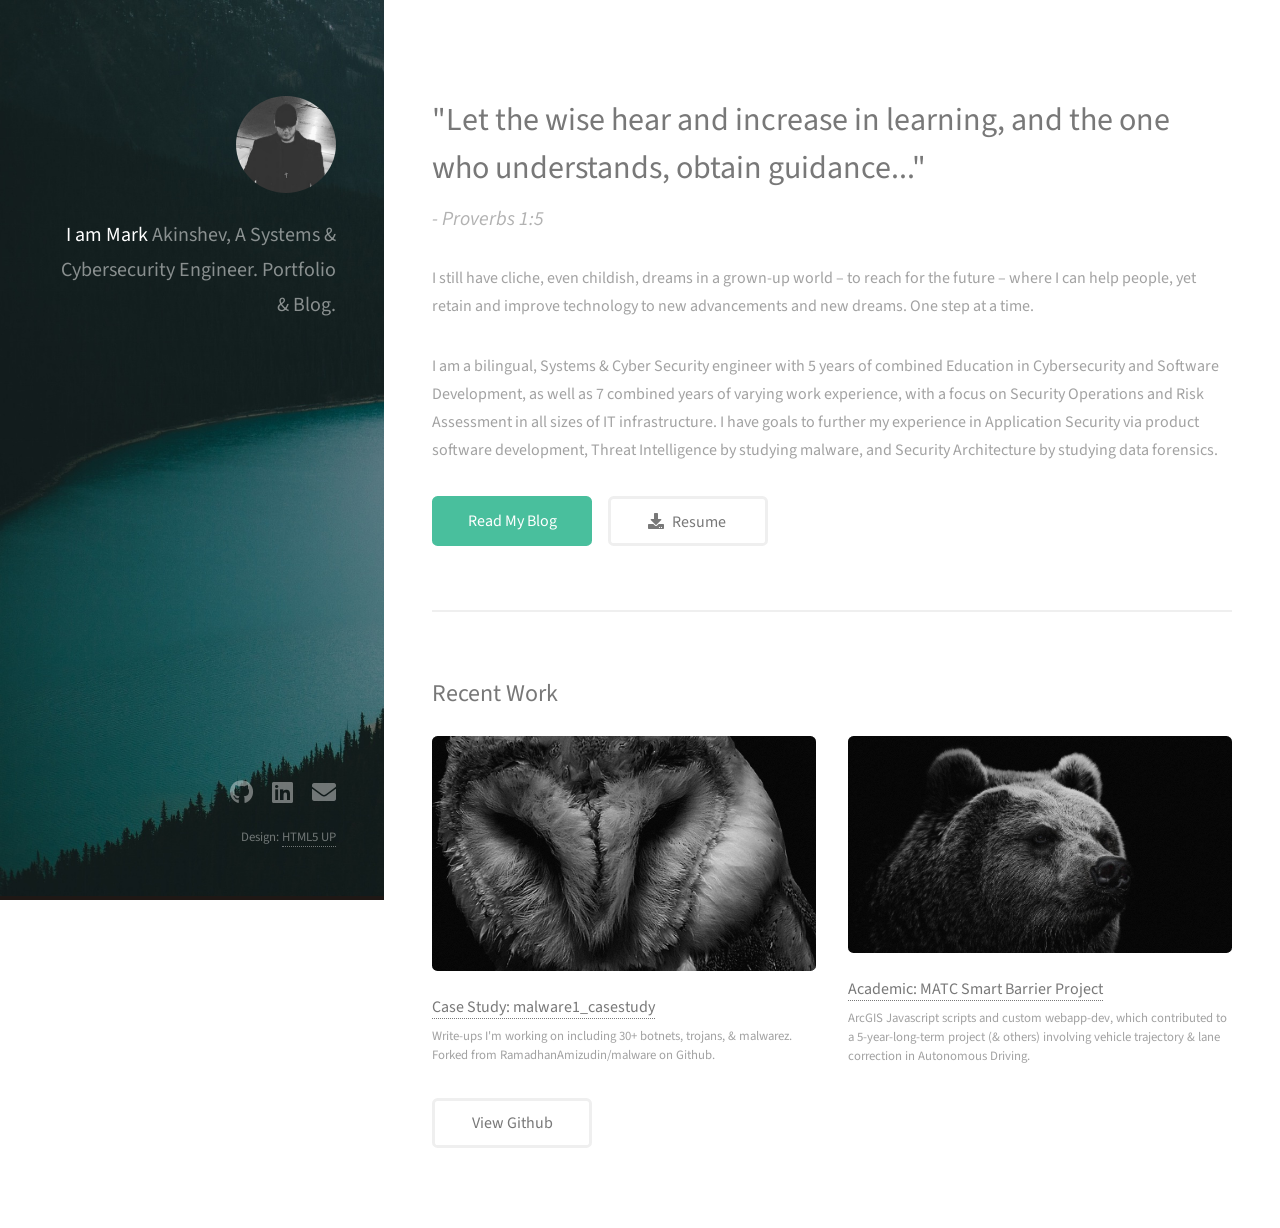
==== index.html @ ee077a23 "Update to index and blog Changed wording, added buttons, changed file(s)." ====
<!DOCTYPE HTML>
<!--
	Strata by HTML5 UP
	html5up.net | @ajlkn
	Free for personal and commercial use under the CCA 3.0 license (html5up.net/license)
-->
<html>
	<head>
		<title>DFALT0 | PORTFOLIO</title>
		<meta charset="utf-8" />
		<meta name="viewport" content="width=device-width, initial-scale=1, user-scalable=no" />
		<link rel="stylesheet" href="assets/css/main.css" />
	</head>
	<body class="is-preload">

		<!-- Header -->
			<header id="header">
				<div class="inner">
					<a href="#" class="image avatar"><img src="images/profile1.jpg" alt="profile-pic";/></a>
					<h1><strong>I am Mark</strong> Akinshev,<br />
					A Systems & Cybersecurity Engineer.<br />
					Portfolio & Blog.</h1>
				</div>
			</header>

		<!-- Main -->
			<div id="main">

				<!-- One -->
					<section id="one">
						<header class="major">
							<h2>"Let the wise hear and increase in learning, and the one who understands, obtain guidance..."</h2>
							<p><i>- Proverbs 1:5</i></p>
						</header>
						<p> I still have cliche, even childish, dreams in a grown-up world – to reach for the future – where I can help people, yet retain and
						improve technology to new advancements and new dreams. One step at a time.</p>

						<p>I am a bilingual, Systems & Cyber Security engineer with 5 years of combined Education in Cybersecurity and Software
						Development, as well as 7 combined years of varying work experience, with a focus on Security Operations and Risk
						Assessment in all sizes of IT infrastructure. I have goals to further my experience in Application Security via product
						software development, Threat Intelligence by studying malware, and Security Architecture by studying data forensics.</p>
						
						<ul class="actions">
							<li><a href="blog.html" class="button primary">Read My Blog</a></li>
							<li><a href="files/ma-resume-sept2023.pdf" class="button icon solid fa-download">Resume</a></li>
						</ul>
					</section>

				<!-- Two -->
					<section id="two">
						<h2>Recent Work</h2>
						<div class="row">
							<article class="col-6 col-12-xsmall work-item">
								<a href="images/malware1.png" class="image fit thumb"><img src="images/owl.png" alt="monochromatic-owl"/></a>
								<h3><a href="https://github.com/dfalt0/malware1_casestudy">Case Study: malware1_casestudy</a></h3>
								<p>Write-ups I'm working on including 30+ botnets, trojans, & malwarez. Forked from RamadhanAmizudin/malware on Github.</p>
							</article>
							<article class="col-6 col-12-xsmall work-item">
								<a href="images/bear.jpg" class="image fit thumb"><img src="images/bear.jpg" alt="monochromatic-bear" /></a>
								<h3><a href="https://github.com/dfalt0/matc-dimapp">Academic: MATC Smart Barrier Project</a></h3>
								<p>ArcGIS Javascript scripts and custom webapp-dev, which contributed to a 5-year-long-term project (& others) involving vehicle trajectory & lane correction in Autonomous Driving. </p>
							</article>
							<!-- <article class="col-6 col-12-xsmall work-item">
								<a href="images/fulls/03.jpg" class="image fit thumb"><img src="images/thumbs/03.jpg" alt="" /></a>
								<h3>Tortor metus commodo</h3>
								<p>Lorem ipsum dolor sit amet nisl sed nullam feugiat.</p>
							</article>
							<article class="col-6 col-12-xsmall work-item">
								<a href="images/fulls/04.jpg" class="image fit thumb"><img src="images/thumbs/04.jpg" alt="" /></a>
								<h3>Quam neque phasellus</h3>
								<p>Lorem ipsum dolor sit amet nisl sed nullam feugiat.</p>
							</article>
							<article class="col-6 col-12-xsmall work-item">
								<a href="images/fulls/05.jpg" class="image fit thumb"><img src="images/thumbs/05.jpg" alt="" /></a>
								<h3>Nunc enim commodo aliquet</h3>
								<p>Lorem ipsum dolor sit amet nisl sed nullam feugiat.</p>
							</article>
							<article class="col-6 col-12-xsmall work-item">
								<a href="images/fulls/06.jpg" class="image fit thumb"><img src="images/thumbs/06.jpg" alt="" /></a>
								<h3>Risus ornare lacinia</h3>
								<p>Lorem ipsum dolor sit amet nisl sed nullam feugiat.</p>
							</article> -->
						</div>
						<ul class="actions">
							<li><a href="https://github.com/dfalt0" class="button">View Github</a></li>
						</ul>
				</section>

		<!-- Footer -->
			<footer id="footer">
				<div class="inner">
					<ul class="icons">
						<!-- <li><a href="#" class="icon brands fa-twitter"><span class="label">Twitter</span></a></li> -->
						<li><a href="https://github.com/dfalt0" class="icon brands fa-github"><span class="label">Github</span></a></li>
						<!-- <li><a href="#" class="icon brands fa-dribbble"><span class="label">Dribbble</span></a></li> -->
						<li><a href="https://www.linkedin.com/in/markakinshev/" class="icon brands fa-linkedin"><span class="label">LinkedIn</span></a></li>
						<li><a href="mailto:markakinshev@gmail.com" class="icon solid fa-envelope"><span class="label">Email</span></a></li>
					</ul>
					<ul class="copyright">
						<li>Design: <a href="http://html5up.net">HTML5 UP</a></li>
						<!-- <li>&copy; Untitled</li> -->
					</ul>
				</div>
			</footer>

		<!-- Scripts -->
			<script src="assets/js/jquery.min.js"></script>
			<script src="assets/js/jquery.poptrox.min.js"></script>
			<script src="assets/js/browser.min.js"></script>
			<script src="assets/js/breakpoints.min.js"></script>
			<script src="assets/js/util.js"></script>
			<script src="assets/js/main.js"></script>

	</body>
</html>
---- assets/css/main.css ----
@import url("fontawesome-all.min.css");
@import url("https://fonts.googleapis.com/css?family=Source+Sans+Pro:400,400italic");

/*
	Strata by HTML5 UP
	html5up.net | @ajlkn
	Free for personal and commercial use under the CCA 3.0 license (html5up.net/license)
*/

html, body, div, span, applet, object,
iframe, h1, h2, h3, h4, h5, h6, p, blockquote,
pre, a, abbr, acronym, address, big, cite,
code, del, dfn, em, img, ins, kbd, q, s, samp,
small, strike, strong, sub, sup, tt, var, b,
u, i, center, dl, dt, dd, ol, ul, li, fieldset,
form, label, legend, table, caption, tbody,
tfoot, thead, tr, th, td, article, aside,
canvas, details, embed, figure, figcaption,
footer, header, hgroup, menu, nav, output, ruby,
section, summary, time, mark, audio, video {
	margin: 0;
	padding: 0;
	border: 0;
	font-size: 100%;
	font: inherit;
	vertical-align: baseline;}

article, aside, details, figcaption, figure,
footer, header, hgroup, menu, nav, section {
	display: block;}

body {
	line-height: 1;
}

ol, ul {
	list-style: none;
}

blockquote, q {
	quotes: none;
}

	blockquote:before, blockquote:after, q:before, q:after {
		content: '';
		content: none;
	}

table {
	border-collapse: collapse;
	border-spacing: 0;
}

body {
	-webkit-text-size-adjust: none;
}

mark {
	background-color: transparent;
	color: inherit;
}

input::-moz-focus-inner {
	border: 0;
	padding: 0;
}

input, select, textarea {
	-moz-appearance: none;
	-webkit-appearance: none;
	-ms-appearance: none;
	appearance: none;
}

/* Basic */

	html {
		box-sizing: border-box;
	}

	*, *:before, *:after {
		box-sizing: inherit;
	}

	body {
		background: #fff;
	}

		body.is-preload *, body.is-preload *:before, body.is-preload *:after {
			-moz-animation: none !important;
			-webkit-animation: none !important;
			-ms-animation: none !important;
			animation: none !important;
			-moz-transition: none !important;
			-webkit-transition: none !important;
			-ms-transition: none !important;
			transition: none !important;
		}

	body, input, select, textarea {
		color: #a2a2a2;
		font-family: "Source Sans Pro", Helvetica, sans-serif;
		font-size: 16pt;
		font-weight: 400;
		line-height: 1.75em;
	}

	a {
		-moz-transition: color 0.2s ease-in-out, border-color 0.2s ease-in-out;
		-webkit-transition: color 0.2s ease-in-out, border-color 0.2s ease-in-out;
		-ms-transition: color 0.2s ease-in-out, border-color 0.2s ease-in-out;
		transition: color 0.2s ease-in-out, border-color 0.2s ease-in-out;
		border-bottom: dotted 1px;
		color: #49bf9d;
		text-decoration: none;
	}

		a:hover {
			border-bottom-color: transparent;
			color: #49bf9d !important;
			text-decoration: none;
		}

	strong, b {
		color: #787878;
		font-weight: 400;
	}

	em, i {
		font-style: italic;
	}

	p {
		margin: 0 0 2em 0;
	}

	h1, h2, h3, h4, h5, h6 {
		color: #787878;
		font-weight: 400;
		line-height: 1em;
		margin: 0 0 1em 0;
	}

		h1 a, h2 a, h3 a, h4 a, h5 a, h6 a {
			color: inherit;
			text-decoration: none;
		}

	h1 {
		font-size: 2em;
		line-height: 1.5em;
	}

	h2 {
		font-size: 1.5em;
		line-height: 1.5em;
	}

	h3 {
		font-size: 1.25em;
		line-height: 1.5em;
	}

	h4 {
		font-size: 1.1em;
		line-height: 1.5em;
	}

	h5 {
		font-size: 0.9em;
		line-height: 1.5em;
	}

	h6 {
		font-size: 0.7em;
		line-height: 1.5em;
	}

	sub {
		font-size: 0.8em;
		position: relative;
		top: 0.5em;
	}

	sup {
		font-size: 0.8em;
		position: relative;
		top: -0.5em;
	}

	hr {
		border: 0;
		border-bottom: solid 2px #efefef;
		margin: 2em 0;
	}

		hr.major {
			margin: 3em 0;
		}

	blockquote {
		border-left: solid 6px #efefef;
		font-style: italic;
		margin: 0 0 2em 0;
		padding: 0.5em 0 0.5em 1.5em;
	}

	code {
		background: #f7f7f7;
		border-radius: 0.35em;
		border: solid 2px #efefef;
		font-family: "Courier New", monospace;
		font-size: 0.9em;
		margin: 0 0.25em;
		padding: 0.25em 0.65em;
	}

	pre {
		-webkit-overflow-scrolling: touch;
		font-family: "Courier New", monospace;
		font-size: 0.9em;
		margin: 0 0 2em 0;
	}

		pre code {
			display: block;
			line-height: 1.75em;
			padding: 1em 1.5em;
			overflow-x: auto;
		}

	.align-left {
		text-align: left;
	}

	.align-center {
		text-align: center;
	}

	.align-right {
		text-align: right;
	}

/* Container */

	.container {
		margin: 0 auto;
		max-width: calc(100% - 4em);
		width: 100%;
	}

		.container.xsmall {
			width: 25%;
		}

		.container.small {
			width: 50%;
		}

		.container.medium {
			width: 75%;
		}

		.container.large {
			width: 125%;
		}

		.container.xlarge {
			width: 150%;
		}

		.container.max {
			width: 100%;
		}

		@media screen and (max-width: 980px) {

			.container {
				width: 100% !important;
				max-width: 100% !important;
			}

		}

		@media screen and (max-width: 480px) {

			.container {
				max-width: calc(100% - 3em);
			}

		}

/* Row */

	.row {
		display: flex;
		flex-wrap: wrap;
		box-sizing: border-box;
		align-items: stretch;
	}

		.row > * {
			box-sizing: border-box;
		}

		.row.gtr-uniform > * > :last-child {
			margin-bottom: 0;
		}

		.row.aln-left {
			justify-content: flex-start;
		}

		.row.aln-center {
			justify-content: center;
		}

		.row.aln-right {
			justify-content: flex-end;
		}

		.row.aln-top {
			align-items: flex-start;
		}

		.row.aln-middle {
			align-items: center;
		}

		.row.aln-bottom {
			align-items: flex-end;
		}

		.row > .imp {
			order: -1;
		}

		.row > .col-1 {
			width: 8.33333%;
		}

		.row > .off-1 {
			margin-left: 8.33333%;
		}

		.row > .col-2 {
			width: 16.66667%;
		}

		.row > .off-2 {
			margin-left: 16.66667%;
		}

		.row > .col-3 {
			width: 25%;
		}

		.row > .off-3 {
			margin-left: 25%;
		}

		.row > .col-4 {
			width: 33.33333%;
		}

		.row > .off-4 {
			margin-left: 33.33333%;
		}

		.row > .col-5 {
			width: 41.66667%;
		}

		.row > .off-5 {
			margin-left: 41.66667%;
		}

		.row > .col-6 {
			width: 50%;
		}

		.row > .off-6 {
			margin-left: 50%;
		}

		.row > .col-7 {
			width: 58.33333%;
		}

		.row > .off-7 {
			margin-left: 58.33333%;
		}

		.row > .col-8 {
			width: 66.66667%;
		}

		.row > .off-8 {
			margin-left: 66.66667%;
		}

		.row > .col-9 {
			width: 75%;
		}

		.row > .off-9 {
			margin-left: 75%;
		}

		.row > .col-10 {
			width: 83.33333%;
		}

		.row > .off-10 {
			margin-left: 83.33333%;
		}

		.row > .col-11 {
			width: 91.66667%;
		}

		.row > .off-11 {
			margin-left: 91.66667%;
		}

		.row > .col-12 {
			width: 100%;
		}

		.row > .off-12 {
			margin-left: 100%;
		}

		.row.gtr-0 {
			margin-top: 0;
			margin-left: 0em;
		}

			.row.gtr-0 > * {
				padding: 0 0 0 0em;
			}

			.row.gtr-0.gtr-uniform {
				margin-top: 0em;
			}

				.row.gtr-0.gtr-uniform > * {
					padding-top: 0em;
				}

		.row.gtr-25 {
			margin-top: 0;
			margin-left: -0.625em;
		}

			.row.gtr-25 > * {
				padding: 0 0 0 0.625em;
			}

			.row.gtr-25.gtr-uniform {
				margin-top: -0.625em;
			}

				.row.gtr-25.gtr-uniform > * {
					padding-top: 0.625em;
				}

		.row.gtr-50 {
			margin-top: 0;
			margin-left: -1.25em;
		}

			.row.gtr-50 > * {
				padding: 0 0 0 1.25em;
			}

			.row.gtr-50.gtr-uniform {
				margin-top: -1.25em;
			}

				.row.gtr-50.gtr-uniform > * {
					padding-top: 1.25em;
				}

		.row {
			margin-top: 0;
			margin-left: -2.5em;
		}

			.row > * {
				padding: 0 0 0 2.5em;
			}

			.row.gtr-uniform {
				margin-top: -2.5em;
			}

				.row.gtr-uniform > * {
					padding-top: 2.5em;
				}

		.row.gtr-150 {
			margin-top: 0;
			margin-left: -3.75em;
		}

			.row.gtr-150 > * {
				padding: 0 0 0 3.75em;
			}

			.row.gtr-150.gtr-uniform {
				margin-top: -3.75em;
			}

				.row.gtr-150.gtr-uniform > * {
					padding-top: 3.75em;
				}

		.row.gtr-200 {
			margin-top: 0;
			margin-left: -5em;
		}

			.row.gtr-200 > * {
				padding: 0 0 0 5em;
			}

			.row.gtr-200.gtr-uniform {
				margin-top: -5em;
			}

				.row.gtr-200.gtr-uniform > * {
					padding-top: 5em;
				}

		@media screen and (max-width: 1800px) {

			.row {
				display: flex;
				flex-wrap: wrap;
				box-sizing: border-box;
				align-items: stretch;
			}

				.row > * {
					box-sizing: border-box;
				}

				.row.gtr-uniform > * > :last-child {
					margin-bottom: 0;
				}

				.row.aln-left {
					justify-content: flex-start;
				}

				.row.aln-center {
					justify-content: center;
				}

				.row.aln-right {
					justify-content: flex-end;
				}

				.row.aln-top {
					align-items: flex-start;
				}

				.row.aln-middle {
					align-items: center;
				}

				.row.aln-bottom {
					align-items: flex-end;
				}

				.row > .imp-xlarge {
					order: -1;
				}

				.row > .col-1-xlarge {
					width: 8.33333%;
				}

				.row > .off-1-xlarge {
					margin-left: 8.33333%;
				}

				.row > .col-2-xlarge {
					width: 16.66667%;
				}

				.row > .off-2-xlarge {
					margin-left: 16.66667%;
				}

				.row > .col-3-xlarge {
					width: 25%;
				}

				.row > .off-3-xlarge {
					margin-left: 25%;
				}

				.row > .col-4-xlarge {
					width: 33.33333%;
				}

				.row > .off-4-xlarge {
					margin-left: 33.33333%;
				}

				.row > .col-5-xlarge {
					width: 41.66667%;
				}

				.row > .off-5-xlarge {
					margin-left: 41.66667%;
				}

				.row > .col-6-xlarge {
					width: 50%;
				}

				.row > .off-6-xlarge {
					margin-left: 50%;
				}

				.row > .col-7-xlarge {
					width: 58.33333%;
				}

				.row > .off-7-xlarge {
					margin-left: 58.33333%;
				}

				.row > .col-8-xlarge {
					width: 66.66667%;
				}

				.row > .off-8-xlarge {
					margin-left: 66.66667%;
				}

				.row > .col-9-xlarge {
					width: 75%;
				}

				.row > .off-9-xlarge {
					margin-left: 75%;
				}

				.row > .col-10-xlarge {
					width: 83.33333%;
				}

				.row > .off-10-xlarge {
					margin-left: 83.33333%;
				}

				.row > .col-11-xlarge {
					width: 91.66667%;
				}

				.row > .off-11-xlarge {
					margin-left: 91.66667%;
				}

				.row > .col-12-xlarge {
					width: 100%;
				}

				.row > .off-12-xlarge {
					margin-left: 100%;
				}

				.row.gtr-0 {
					margin-top: 0;
					margin-left: 0em;
				}

					.row.gtr-0 > * {
						padding: 0 0 0 0em;
					}

					.row.gtr-0.gtr-uniform {
						margin-top: 0em;
					}

						.row.gtr-0.gtr-uniform > * {
							padding-top: 0em;
						}

				.row.gtr-25 {
					margin-top: 0;
					margin-left: -0.625em;
				}

					.row.gtr-25 > * {
						padding: 0 0 0 0.625em;
					}

					.row.gtr-25.gtr-uniform {
						margin-top: -0.625em;
					}

						.row.gtr-25.gtr-uniform > * {
							padding-top: 0.625em;
						}

				.row.gtr-50 {
					margin-top: 0;
					margin-left: -1.25em;
				}

					.row.gtr-50 > * {
						padding: 0 0 0 1.25em;
					}

					.row.gtr-50.gtr-uniform {
						margin-top: -1.25em;
					}

						.row.gtr-50.gtr-uniform > * {
							padding-top: 1.25em;
						}

				.row {
					margin-top: 0;
					margin-left: -2.5em;
				}

					.row > * {
						padding: 0 0 0 2.5em;
					}

					.row.gtr-uniform {
						margin-top: -2.5em;
					}

						.row.gtr-uniform > * {
							padding-top: 2.5em;
						}

				.row.gtr-150 {
					margin-top: 0;
					margin-left: -3.75em;
				}

					.row.gtr-150 > * {
						padding: 0 0 0 3.75em;
					}

					.row.gtr-150.gtr-uniform {
						margin-top: -3.75em;
					}

						.row.gtr-150.gtr-uniform > * {
							padding-top: 3.75em;
						}

				.row.gtr-200 {
					margin-top: 0;
					margin-left: -5em;
				}

					.row.gtr-200 > * {
						padding: 0 0 0 5em;
					}

					.row.gtr-200.gtr-uniform {
						margin-top: -5em;
					}

						.row.gtr-200.gtr-uniform > * {
							padding-top: 5em;
						}

		}

		@media screen and (max-width: 1280px) {

			.row {
				display: flex;
				flex-wrap: wrap;
				box-sizing: border-box;
				align-items: stretch;
			}

				.row > * {
					box-sizing: border-box;
				}

				.row.gtr-uniform > * > :last-child {
					margin-bottom: 0;
				}

				.row.aln-left {
					justify-content: flex-start;
				}

				.row.aln-center {
					justify-content: center;
				}

				.row.aln-right {
					justify-content: flex-end;
				}

				.row.aln-top {
					align-items: flex-start;
				}

				.row.aln-middle {
					align-items: center;
				}

				.row.aln-bottom {
					align-items: flex-end;
				}

				.row > .imp-large {
					order: -1;
				}

				.row > .col-1-large {
					width: 8.33333%;
				}

				.row > .off-1-large {
					margin-left: 8.33333%;
				}

				.row > .col-2-large {
					width: 16.66667%;
				}

				.row > .off-2-large {
					margin-left: 16.66667%;
				}

				.row > .col-3-large {
					width: 25%;
				}

				.row > .off-3-large {
					margin-left: 25%;
				}

				.row > .col-4-large {
					width: 33.33333%;
				}

				.row > .off-4-large {
					margin-left: 33.33333%;
				}

				.row > .col-5-large {
					width: 41.66667%;
				}

				.row > .off-5-large {
					margin-left: 41.66667%;
				}

				.row > .col-6-large {
					width: 50%;
				}

				.row > .off-6-large {
					margin-left: 50%;
				}

				.row > .col-7-large {
					width: 58.33333%;
				}

				.row > .off-7-large {
					margin-left: 58.33333%;
				}

				.row > .col-8-large {
					width: 66.66667%;
				}

				.row > .off-8-large {
					margin-left: 66.66667%;
				}

				.row > .col-9-large {
					width: 75%;
				}

				.row > .off-9-large {
					margin-left: 75%;
				}

				.row > .col-10-large {
					width: 83.33333%;
				}

				.row > .off-10-large {
					margin-left: 83.33333%;
				}

				.row > .col-11-large {
					width: 91.66667%;
				}

				.row > .off-11-large {
					margin-left: 91.66667%;
				}

				.row > .col-12-large {
					width: 100%;
				}

				.row > .off-12-large {
					margin-left: 100%;
				}

				.row.gtr-0 {
					margin-top: 0;
					margin-left: 0em;
				}

					.row.gtr-0 > * {
						padding: 0 0 0 0em;
					}

					.row.gtr-0.gtr-uniform {
						margin-top: 0em;
					}

						.row.gtr-0.gtr-uniform > * {
							padding-top: 0em;
						}

				.row.gtr-25 {
					margin-top: 0;
					margin-left: -0.5em;
				}

					.row.gtr-25 > * {
						padding: 0 0 0 0.5em;
					}

					.row.gtr-25.gtr-uniform {
						margin-top: -0.5em;
					}

						.row.gtr-25.gtr-uniform > * {
							padding-top: 0.5em;
						}

				.row.gtr-50 {
					margin-top: 0;
					margin-left: -1em;
				}

					.row.gtr-50 > * {
						padding: 0 0 0 1em;
					}

					.row.gtr-50.gtr-uniform {
						margin-top: -1em;
					}

						.row.gtr-50.gtr-uniform > * {
							padding-top: 1em;
						}

				.row {
					margin-top: 0;
					margin-left: -2em;
				}

					.row > * {
						padding: 0 0 0 2em;
					}

					.row.gtr-uniform {
						margin-top: -2em;
					}

						.row.gtr-uniform > * {
							padding-top: 2em;
						}

				.row.gtr-150 {
					margin-top: 0;
					margin-left: -3em;
				}

					.row.gtr-150 > * {
						padding: 0 0 0 3em;
					}

					.row.gtr-150.gtr-uniform {
						margin-top: -3em;
					}

						.row.gtr-150.gtr-uniform > * {
							padding-top: 3em;
						}

				.row.gtr-200 {
					margin-top: 0;
					margin-left: -4em;
				}

					.row.gtr-200 > * {
						padding: 0 0 0 4em;
					}

					.row.gtr-200.gtr-uniform {
						margin-top: -4em;
					}

						.row.gtr-200.gtr-uniform > * {
							padding-top: 4em;
						}

		}

		@media screen and (max-width: 980px) {

			.row {
				display: flex;
				flex-wrap: wrap;
				box-sizing: border-box;
				align-items: stretch;
			}

				.row > * {
					box-sizing: border-box;
				}

				.row.gtr-uniform > * > :last-child {
					margin-bottom: 0;
				}

				.row.aln-left {
					justify-content: flex-start;
				}

				.row.aln-center {
					justify-content: center;
				}

				.row.aln-right {
					justify-content: flex-end;
				}

				.row.aln-top {
					align-items: flex-start;
				}

				.row.aln-middle {
					align-items: center;
				}

				.row.aln-bottom {
					align-items: flex-end;
				}

				.row > .imp-medium {
					order: -1;
				}

				.row > .col-1-medium {
					width: 8.33333%;
				}

				.row > .off-1-medium {
					margin-left: 8.33333%;
				}

				.row > .col-2-medium {
					width: 16.66667%;
				}

				.row > .off-2-medium {
					margin-left: 16.66667%;
				}

				.row > .col-3-medium {
					width: 25%;
				}

				.row > .off-3-medium {
					margin-left: 25%;
				}

				.row > .col-4-medium {
					width: 33.33333%;
				}

				.row > .off-4-medium {
					margin-left: 33.33333%;
				}

				.row > .col-5-medium {
					width: 41.66667%;
				}

				.row > .off-5-medium {
					margin-left: 41.66667%;
				}

				.row > .col-6-medium {
					width: 50%;
				}

				.row > .off-6-medium {
					margin-left: 50%;
				}

				.row > .col-7-medium {
					width: 58.33333%;
				}

				.row > .off-7-medium {
					margin-left: 58.33333%;
				}

				.row > .col-8-medium {
					width: 66.66667%;
				}

				.row > .off-8-medium {
					margin-left: 66.66667%;
				}

				.row > .col-9-medium {
					width: 75%;
				}

				.row > .off-9-medium {
					margin-left: 75%;
				}

				.row > .col-10-medium {
					width: 83.33333%;
				}

				.row > .off-10-medium {
					margin-left: 83.33333%;
				}

				.row > .col-11-medium {
					width: 91.66667%;
				}

				.row > .off-11-medium {
					margin-left: 91.66667%;
				}

				.row > .col-12-medium {
					width: 100%;
				}

				.row > .off-12-medium {
					margin-left: 100%;
				}

				.row.gtr-0 {
					margin-top: 0;
					margin-left: 0em;
				}

					.row.gtr-0 > * {
						padding: 0 0 0 0em;
					}

					.row.gtr-0.gtr-uniform {
						margin-top: 0em;
					}

						.row.gtr-0.gtr-uniform > * {
							padding-top: 0em;
						}

				.row.gtr-25 {
					margin-top: 0;
					margin-left: -0.5em;
				}

					.row.gtr-25 > * {
						padding: 0 0 0 0.5em;
					}

					.row.gtr-25.gtr-uniform {
						margin-top: -0.5em;
					}

						.row.gtr-25.gtr-uniform > * {
							padding-top: 0.5em;
						}

				.row.gtr-50 {
					margin-top: 0;
					margin-left: -1em;
				}

					.row.gtr-50 > * {
						padding: 0 0 0 1em;
					}

					.row.gtr-50.gtr-uniform {
						margin-top: -1em;
					}

						.row.gtr-50.gtr-uniform > * {
							padding-top: 1em;
						}

				.row {
					margin-top: 0;
					margin-left: -2em;
				}

					.row > * {
						padding: 0 0 0 2em;
					}

					.row.gtr-uniform {
						margin-top: -2em;
					}

						.row.gtr-uniform > * {
							padding-top: 2em;
						}

				.row.gtr-150 {
					margin-top: 0;
					margin-left: -3em;
				}

					.row.gtr-150 > * {
						padding: 0 0 0 3em;
					}

					.row.gtr-150.gtr-uniform {
						margin-top: -3em;
					}

						.row.gtr-150.gtr-uniform > * {
							padding-top: 3em;
						}

				.row.gtr-200 {
					margin-top: 0;
					margin-left: -4em;
				}

					.row.gtr-200 > * {
						padding: 0 0 0 4em;
					}

					.row.gtr-200.gtr-uniform {
						margin-top: -4em;
					}

						.row.gtr-200.gtr-uniform > * {
							padding-top: 4em;
						}

		}

		@media screen and (max-width: 736px) {

			.row {
				display: flex;
				flex-wrap: wrap;
				box-sizing: border-box;
				align-items: stretch;
			}

				.row > * {
					box-sizing: border-box;
				}

				.row.gtr-uniform > * > :last-child {
					margin-bottom: 0;
				}

				.row.aln-left {
					justify-content: flex-start;
				}

				.row.aln-center {
					justify-content: center;
				}

				.row.aln-right {
					justify-content: flex-end;
				}

				.row.aln-top {
					align-items: flex-start;
				}

				.row.aln-middle {
					align-items: center;
				}

				.row.aln-bottom {
					align-items: flex-end;
				}

				.row > .imp-small {
					order: -1;
				}

				.row > .col-1-small {
					width: 8.33333%;
				}

				.row > .off-1-small {
					margin-left: 8.33333%;
				}

				.row > .col-2-small {
					width: 16.66667%;
				}

				.row > .off-2-small {
					margin-left: 16.66667%;
				}

				.row > .col-3-small {
					width: 25%;
				}

				.row > .off-3-small {
					margin-left: 25%;
				}

				.row > .col-4-small {
					width: 33.33333%;
				}

				.row > .off-4-small {
					margin-left: 33.33333%;
				}

				.row > .col-5-small {
					width: 41.66667%;
				}

				.row > .off-5-small {
					margin-left: 41.66667%;
				}

				.row > .col-6-small {
					width: 50%;
				}

				.row > .off-6-small {
					margin-left: 50%;
				}

				.row > .col-7-small {
					width: 58.33333%;
				}

				.row > .off-7-small {
					margin-left: 58.33333%;
				}

				.row > .col-8-small {
					width: 66.66667%;
				}

				.row > .off-8-small {
					margin-left: 66.66667%;
				}

				.row > .col-9-small {
					width: 75%;
				}

				.row > .off-9-small {
					margin-left: 75%;
				}

				.row > .col-10-small {
					width: 83.33333%;
				}

				.row > .off-10-small {
					margin-left: 83.33333%;
				}

				.row > .col-11-small {
					width: 91.66667%;
				}

				.row > .off-11-small {
					margin-left: 91.66667%;
				}

				.row > .col-12-small {
					width: 100%;
				}

				.row > .off-12-small {
					margin-left: 100%;
				}

				.row.gtr-0 {
					margin-top: 0;
					margin-left: 0em;
				}

					.row.gtr-0 > * {
						padding: 0 0 0 0em;
					}

					.row.gtr-0.gtr-uniform {
						margin-top: 0em;
					}

						.row.gtr-0.gtr-uniform > * {
							padding-top: 0em;
						}

				.row.gtr-25 {
					margin-top: 0;
					margin-left: -0.375em;
				}

					.row.gtr-25 > * {
						padding: 0 0 0 0.375em;
					}

					.row.gtr-25.gtr-uniform {
						margin-top: -0.375em;
					}

						.row.gtr-25.gtr-uniform > * {
							padding-top: 0.375em;
						}

				.row.gtr-50 {
					margin-top: 0;
					margin-left: -0.75em;
				}

					.row.gtr-50 > * {
						padding: 0 0 0 0.75em;
					}

					.row.gtr-50.gtr-uniform {
						margin-top: -0.75em;
					}

						.row.gtr-50.gtr-uniform > * {
							padding-top: 0.75em;
						}

				.row {
					margin-top: 0;
					margin-left: -1.5em;
				}

					.row > * {
						padding: 0 0 0 1.5em;
					}

					.row.gtr-uniform {
						margin-top: -1.5em;
					}

						.row.gtr-uniform > * {
							padding-top: 1.5em;
						}

				.row.gtr-150 {
					margin-top: 0;
					margin-left: -2.25em;
				}

					.row.gtr-150 > * {
						padding: 0 0 0 2.25em;
					}

					.row.gtr-150.gtr-uniform {
						margin-top: -2.25em;
					}

						.row.gtr-150.gtr-uniform > * {
							padding-top: 2.25em;
						}

				.row.gtr-200 {
					margin-top: 0;
					margin-left: -3em;
				}

					.row.gtr-200 > * {
						padding: 0 0 0 3em;
					}

					.row.gtr-200.gtr-uniform {
						margin-top: -3em;
					}

						.row.gtr-200.gtr-uniform > * {
							padding-top: 3em;
						}

		}

		@media screen and (max-width: 480px) {

			.row {
				display: flex;
				flex-wrap: wrap;
				box-sizing: border-box;
				align-items: stretch;
			}

				.row > * {
					box-sizing: border-box;
				}

				.row.gtr-uniform > * > :last-child {
					margin-bottom: 0;
				}

				.row.aln-left {
					justify-content: flex-start;
				}

				.row.aln-center {
					justify-content: center;
				}

				.row.aln-right {
					justify-content: flex-end;
				}

				.row.aln-top {
					align-items: flex-start;
				}

				.row.aln-middle {
					align-items: center;
				}

				.row.aln-bottom {
					align-items: flex-end;
				}

				.row > .imp-xsmall {
					order: -1;
				}

				.row > .col-1-xsmall {
					width: 8.33333%;
				}

				.row > .off-1-xsmall {
					margin-left: 8.33333%;
				}

				.row > .col-2-xsmall {
					width: 16.66667%;
				}

				.row > .off-2-xsmall {
					margin-left: 16.66667%;
				}

				.row > .col-3-xsmall {
					width: 25%;
				}

				.row > .off-3-xsmall {
					margin-left: 25%;
				}

				.row > .col-4-xsmall {
					width: 33.33333%;
				}

				.row > .off-4-xsmall {
					margin-left: 33.33333%;
				}

				.row > .col-5-xsmall {
					width: 41.66667%;
				}

				.row > .off-5-xsmall {
					margin-left: 41.66667%;
				}

				.row > .col-6-xsmall {
					width: 50%;
				}

				.row > .off-6-xsmall {
					margin-left: 50%;
				}

				.row > .col-7-xsmall {
					width: 58.33333%;
				}

				.row > .off-7-xsmall {
					margin-left: 58.33333%;
				}

				.row > .col-8-xsmall {
					width: 66.66667%;
				}

				.row > .off-8-xsmall {
					margin-left: 66.66667%;
				}

				.row > .col-9-xsmall {
					width: 75%;
				}

				.row > .off-9-xsmall {
					margin-left: 75%;
				}

				.row > .col-10-xsmall {
					width: 83.33333%;
				}

				.row > .off-10-xsmall {
					margin-left: 83.33333%;
				}

				.row > .col-11-xsmall {
					width: 91.66667%;
				}

				.row > .off-11-xsmall {
					margin-left: 91.66667%;
				}

				.row > .col-12-xsmall {
					width: 100%;
				}

				.row > .off-12-xsmall {
					margin-left: 100%;
				}

				.row.gtr-0 {
					margin-top: 0;
					margin-left: 0em;
				}

					.row.gtr-0 > * {
						padding: 0 0 0 0em;
					}

					.row.gtr-0.gtr-uniform {
						margin-top: 0em;
					}

						.row.gtr-0.gtr-uniform > * {
							padding-top: 0em;
						}

				.row.gtr-25 {
					margin-top: 0;
					margin-left: -0.375em;
				}

					.row.gtr-25 > * {
						padding: 0 0 0 0.375em;
					}

					.row.gtr-25.gtr-uniform {
						margin-top: -0.375em;
					}

						.row.gtr-25.gtr-uniform > * {
							padding-top: 0.375em;
						}

				.row.gtr-50 {
					margin-top: 0;
					margin-left: -0.75em;
				}

					.row.gtr-50 > * {
						padding: 0 0 0 0.75em;
					}

					.row.gtr-50.gtr-uniform {
						margin-top: -0.75em;
					}

						.row.gtr-50.gtr-uniform > * {
							padding-top: 0.75em;
						}

				.row {
					margin-top: 0;
					margin-left: -1.5em;
				}

					.row > * {
						padding: 0 0 0 1.5em;
					}

					.row.gtr-uniform {
						margin-top: -1.5em;
					}

						.row.gtr-uniform > * {
							padding-top: 1.5em;
						}

				.row.gtr-150 {
					margin-top: 0;
					margin-left: -2.25em;
				}

					.row.gtr-150 > * {
						padding: 0 0 0 2.25em;
					}

					.row.gtr-150.gtr-uniform {
						margin-top: -2.25em;
					}

						.row.gtr-150.gtr-uniform > * {
							padding-top: 2.25em;
						}

				.row.gtr-200 {
					margin-top: 0;
					margin-left: -3em;
				}

					.row.gtr-200 > * {
						padding: 0 0 0 3em;
					}

					.row.gtr-200.gtr-uniform {
						margin-top: -3em;
					}

						.row.gtr-200.gtr-uniform > * {
							padding-top: 3em;
						}

		}

/* Section/Article */

	section.special, article.special {
		text-align: center;
	}

	header p {
		color: #b2b2b2;
		position: relative;
		margin: 0 0 1.5em 0;
	}

	header h2 + p {
		font-size: 1.25em;
		margin-top: -1em;
		line-height: 1.5em;
	}

	header h3 + p {
		font-size: 1.1em;
		margin-top: -0.8em;
		line-height: 1.5em;
	}

	header h4 + p,
	header h5 + p,
	header h6 + p {
		font-size: 0.9em;
		margin-top: -0.6em;
		line-height: 1.5em;
	}

	header.major h2 {
		font-size: 2em;
	}

/* Form */

	form {
		margin: 0 0 2em 0;
	}

	label {
		color: #787878;
		display: block;
		font-size: 0.9em;
		font-weight: 400;
		margin: 0 0 1em 0;
	}

	input[type="text"],
	input[type="password"],
	input[type="email"],
	select,
	textarea {
		-moz-appearance: none;
		-webkit-appearance: none;
		-ms-appearance: none;
		appearance: none;
		background: #f7f7f7;
		border-radius: 0.35em;
		border: solid 2px transparent;
		color: inherit;
		display: block;
		outline: 0;
		padding: 0 0.75em;
		text-decoration: none;
		width: 100%;
	}

		input[type="text"]:invalid,
		input[type="password"]:invalid,
		input[type="email"]:invalid,
		select:invalid,
		textarea:invalid {
			box-shadow: none;
		}

		input[type="text"]:focus,
		input[type="password"]:focus,
		input[type="email"]:focus,
		select:focus,
		textarea:focus {
			border-color: #49bf9d;
		}

	select {
		background-image: url("data:image/svg+xml;charset=utf8,%3Csvg xmlns='http://www.w3.org/2000/svg' width='40' height='40' preserveAspectRatio='none' viewBox='0 0 40 40'%3E%3Cpath d='M9.4,12.3l10.4,10.4l10.4-10.4c0.2-0.2,0.5-0.4,0.9-0.4c0.3,0,0.6,0.1,0.9,0.4l3.3,3.3c0.2,0.2,0.4,0.5,0.4,0.9 c0,0.4-0.1,0.6-0.4,0.9L20.7,31.9c-0.2,0.2-0.5,0.4-0.9,0.4c-0.3,0-0.6-0.1-0.9-0.4L4.3,17.3c-0.2-0.2-0.4-0.5-0.4-0.9 c0-0.4,0.1-0.6,0.4-0.9l3.3-3.3c0.2-0.2,0.5-0.4,0.9-0.4S9.1,12.1,9.4,12.3z' fill='%23dfdfdf' /%3E%3C/svg%3E");
		background-size: 1.25rem;
		background-repeat: no-repeat;
		background-position: calc(100% - 1rem) center;
		height: 2.75em;
		padding-right: 2.75em;
		text-overflow: ellipsis;
	}

		select option {
			color: #787878;
			background: #fff;
		}

		select:focus::-ms-value {
			background-color: transparent;
		}

		select::-ms-expand {
			display: none;
		}

	input[type="text"],
	input[type="password"],
	input[type="email"],
	select {
		height: 2.75em;
	}

	textarea {
		padding: 0.75em;
	}

	input[type="checkbox"],
	input[type="radio"] {
		-moz-appearance: none;
		-webkit-appearance: none;
		-ms-appearance: none;
		appearance: none;
		display: block;
		float: left;
		margin-right: -2em;
		opacity: 0;
		width: 1em;
		z-index: -1;
	}

		input[type="checkbox"] + label,
		input[type="radio"] + label {
			text-decoration: none;
			color: #a2a2a2;
			cursor: pointer;
			display: inline-block;
			font-size: 1em;
			font-weight: 400;
			padding-left: 2.4em;
			padding-right: 0.75em;
			position: relative;
		}

			input[type="checkbox"] + label:before,
			input[type="radio"] + label:before {
				-moz-osx-font-smoothing: grayscale;
				-webkit-font-smoothing: antialiased;
				display: inline-block;
				font-style: normal;
				font-variant: normal;
				text-rendering: auto;
				line-height: 1;
				text-transform: none !important;
				font-family: 'Font Awesome 5 Free';
				font-weight: 900;
			}

			input[type="checkbox"] + label:before,
			input[type="radio"] + label:before {
				background: #f7f7f7;
				border-radius: 0.35em;
				border: solid 2px transparent;
				content: '';
				display: inline-block;
				font-size: 0.8em;
				height: 2.0625em;
				left: 0;
				line-height: 1.85625em;
				position: absolute;
				text-align: center;
				top: 0;
				width: 2.0625em;
			}

		input[type="checkbox"]:checked + label:before,
		input[type="radio"]:checked + label:before {
			background: #787878;
			border-color: #787878;
			color: #fff;
			content: '\f00c';
		}

		input[type="checkbox"]:focus + label:before,
		input[type="radio"]:focus + label:before {
			border-color: #49bf9d;
		}

	input[type="checkbox"] + label:before {
		border-radius: 0.35em;
	}

	input[type="radio"] + label:before {
		border-radius: 100%;
	}

	::-webkit-input-placeholder {
		color: #b2b2b2 !important;
		opacity: 1.0;
	}

	:-moz-placeholder {
		color: #b2b2b2 !important;
		opacity: 1.0;
	}

	::-moz-placeholder {
		color: #b2b2b2 !important;
		opacity: 1.0;
	}

	:-ms-input-placeholder {
		color: #b2b2b2 !important;
		opacity: 1.0;
	}

/* Box */

	.box {
		border-radius: 0.35em;
		border: solid 2px #efefef;
		margin-bottom: 2em;
		padding: 1.5em;
	}

		.box > :last-child,
		.box > :last-child > :last-child,
		.box > :last-child > :last-child > :last-child {
			margin-bottom: 0;
		}

		.box.alt {
			border: 0;
			border-radius: 0;
			padding: 0;
		}

/* Icon */

	.icon {
		text-decoration: none;
		border-bottom: none;
		position: relative;
	}

		.icon:before {
			-moz-osx-font-smoothing: grayscale;
			-webkit-font-smoothing: antialiased;
			display: inline-block;
			font-style: normal;
			font-variant: normal;
			text-rendering: auto;
			line-height: 1;
			text-transform: none !important;
			font-family: 'Font Awesome 5 Free';
			font-weight: 400;
		}

		.icon > .label {
			display: none;
		}

		.icon:before {
			line-height: inherit;
		}

		.icon.solid:before {
			font-weight: 900;
		}

		.icon.brands:before {
			font-family: 'Font Awesome 5 Brands';
		}

/* Image */

	.image {
		border-radius: 0.35em;
		border: 0;
		display: inline-block;
		position: relative;
	}

		.image:before {
			-moz-transition: opacity 0.2s ease-in-out;
			-webkit-transition: opacity 0.2s ease-in-out;
			-ms-transition: opacity 0.2s ease-in-out;
			transition: opacity 0.2s ease-in-out;
			background: url("images/overlay.png");
			border-radius: 0.35em;
			content: '';
			display: block;
			height: 100%;
			left: 0;
			opacity: 0.5;
			position: absolute;
			top: 0;
			width: 100%;
		}

		.image.thumb {
			text-align: center;
		}

			.image.thumb:after {
				-moz-transition: opacity 0.2s ease-in-out;
				-webkit-transition: opacity 0.2s ease-in-out;
				-ms-transition: opacity 0.2s ease-in-out;
				transition: opacity 0.2s ease-in-out;
				border-radius: 0.35em;
				border: solid 3px rgba(255, 255, 255, 0.5);
				color: #fff;
				content: 'View';
				display: inline-block;
				font-size: 0.8em;
				font-weight: 400;
				left: 50%;
				line-height: 2.25em;
				margin: -1.25em 0 0 -3em;
				opacity: 0;
				padding: 0 1.5em;
				position: absolute;
				text-align: center;
				text-decoration: none;
				top: 50%;
				white-space: nowrap;
			}

			.image.thumb:hover:after {
				opacity: 1.0;
			}

			.image.thumb:hover:before {
				background: url("images/overlay.png"), url("images/overlay.png");
				opacity: 1.0;
			}

		.image img {
			border-radius: 0.35em; 
			display: block;
			/* width: 100px;
			border-radius: 50%; */
		}

		.image.left {
			float: left;
			margin: 0 1.5em 1em 0;
			top: 0.25em;
		}

		.image.right {
			float: right;
			margin: 0 0 1em 1.5em;
			top: 0.25em;
		}

		.image.left, .image.right {
			max-width: 40%;
		}

			.image.left img, .image.right img {
				width: 100%;
			}

		.image.fit {
			display: block;
			margin: 0 0 2em 0;
			width: 100%;
		}

			.image.fit img {
				width: 100%;
			}

		.image.avatar {
			border-radius: 100%;
		}

			.image.avatar:before {
				display: none;
			}

			.image.avatar img {
				border-radius: 50%;
				width: 100%;
			}

/* List */

	ol {
		list-style: decimal;
		margin: 0 0 2em 0;
		padding-left: 1.25em;
	}

		ol li {
			padding-left: 0.25em;
		}

	ul {
		list-style: disc;
		margin: 0 0 2em 0;
		padding-left: 1em;
	}

		ul li {
			padding-left: 0.5em;
		}

		ul.alt {
			list-style: none;
			padding-left: 0;
		}

			ul.alt li {
				border-top: solid 2px #efefef;
				padding: 0.5em 0;
			}

				ul.alt li:first-child {
					border-top: 0;
					padding-top: 0;
				}

	dl {
		margin: 0 0 2em 0;
	}

/* Icons */

	ul.icons {
		cursor: default;
		list-style: none;
		padding-left: 0;
	}

		ul.icons li {
			display: inline-block;
			padding: 0 1em 0 0;
		}

			ul.icons li:last-child {
				padding-right: 0;
			}

			ul.icons li .icon:before {
				font-size: 1.5em;
			}

/* Labeled Icons */

	ul.labeled-icons {
		list-style: none;
		padding: 0;
	}

		ul.labeled-icons li {
			line-height: 1.75em;
			margin: 1.5em 0 0 0;
			padding-left: 2.25em;
			position: relative;
		}

			ul.labeled-icons li:first-child {
				margin-top: 0;
			}

			ul.labeled-icons li a {
				color: inherit;
			}

			ul.labeled-icons li h3 {
				color: #b2b2b2;
				left: 0;
				position: absolute;
				text-align: center;
				top: 0;
				width: 1em;
			}

/* Actions */

	ul.actions {
		display: -moz-flex;
		display: -webkit-flex;
		display: -ms-flex;
		display: flex;
		cursor: default;
		list-style: none;
		margin-left: -1em;
		padding-left: 0;
	}

		ul.actions li {
			padding: 0 0 0 1em;
			vertical-align: middle;
		}

		ul.actions.special {
			-moz-justify-content: center;
			-webkit-justify-content: center;
			-ms-justify-content: center;
			justify-content: center;
			width: 100%;
			margin-left: 0;
		}

			ul.actions.special li:first-child {
				padding-left: 0;
			}

		ul.actions.stacked {
			-moz-flex-direction: column;
			-webkit-flex-direction: column;
			-ms-flex-direction: column;
			flex-direction: column;
			margin-left: 0;
		}

			ul.actions.stacked li {
				padding: 1.3em 0 0 0;
			}

				ul.actions.stacked li:first-child {
					padding-top: 0;
				}

		ul.actions.fit {
			width: calc(100% + 1em);
		}

			ul.actions.fit li {
				-moz-flex-grow: 1;
				-webkit-flex-grow: 1;
				-ms-flex-grow: 1;
				flex-grow: 1;
				-moz-flex-shrink: 1;
				-webkit-flex-shrink: 1;
				-ms-flex-shrink: 1;
				flex-shrink: 1;
				width: 100%;
			}

				ul.actions.fit li > * {
					width: 100%;
				}

			ul.actions.fit.stacked {
				width: 100%;
			}

		@media screen and (max-width: 480px) {

			ul.actions:not(.fixed) {
				-moz-flex-direction: column;
				-webkit-flex-direction: column;
				-ms-flex-direction: column;
				flex-direction: column;
				margin-left: 0;
				width: 100% !important;
			}

				ul.actions:not(.fixed) li {
					-moz-flex-grow: 1;
					-webkit-flex-grow: 1;
					-ms-flex-grow: 1;
					flex-grow: 1;
					-moz-flex-shrink: 1;
					-webkit-flex-shrink: 1;
					-ms-flex-shrink: 1;
					flex-shrink: 1;
					padding: 1em 0 0 0;
					text-align: center;
					width: 100%;
				}

					ul.actions:not(.fixed) li > * {
						width: 100%;
					}

					ul.actions:not(.fixed) li:first-child {
						padding-top: 0;
					}

					ul.actions:not(.fixed) li input[type="submit"],
					ul.actions:not(.fixed) li input[type="reset"],
					ul.actions:not(.fixed) li input[type="button"],
					ul.actions:not(.fixed) li button,
					ul.actions:not(.fixed) li .button {
						width: 100%;
					}

						ul.actions:not(.fixed) li input[type="submit"].icon:before,
						ul.actions:not(.fixed) li input[type="reset"].icon:before,
						ul.actions:not(.fixed) li input[type="button"].icon:before,
						ul.actions:not(.fixed) li button.icon:before,
						ul.actions:not(.fixed) li .button.icon:before {
							margin-left: -0.5em;
						}

		}

/* Table */

	.table-wrapper {
		-webkit-overflow-scrolling: touch;
		overflow-x: auto;
	}

	table {
		margin: 0 0 2em 0;
		width: 100%;
	}

		table tbody tr {
			border: solid 1px #efefef;
			border-left: 0;
			border-right: 0;
		}

			table tbody tr:nth-child(2n + 1) {
				background-color: #f7f7f7;
			}

		table td {
			padding: 0.75em 0.75em;
		}

		table th {
			color: #787878;
			font-size: 0.9em;
			font-weight: 400;
			padding: 0 0.75em 0.75em 0.75em;
			text-align: left;
		}

		table thead {
			border-bottom: solid 2px #efefef;
		}

		table tfoot {
			border-top: solid 2px #efefef;
		}

		table.alt {
			border-collapse: separate;
		}

			table.alt tbody tr td {
				border: solid 2px #efefef;
				border-left-width: 0;
				border-top-width: 0;
			}

				table.alt tbody tr td:first-child {
					border-left-width: 2px;
				}

			table.alt tbody tr:first-child td {
				border-top-width: 2px;
			}

			table.alt thead {
				border-bottom: 0;
			}

			table.alt tfoot {
				border-top: 0;
			}

/* Button */

	input[type="submit"],
	input[type="reset"],
	input[type="button"],
	.button {
		-moz-appearance: none;
		-webkit-appearance: none;
		-ms-appearance: none;
		appearance: none;
		-moz-transition: background-color 0.2s ease-in-out, color 0.2s ease-in-out, border-color 0.2s ease-in-out;
		-webkit-transition: background-color 0.2s ease-in-out, color 0.2s ease-in-out, border-color 0.2s ease-in-out;
		-ms-transition: background-color 0.2s ease-in-out, color 0.2s ease-in-out, border-color 0.2s ease-in-out;
		transition: background-color 0.2s ease-in-out, color 0.2s ease-in-out, border-color 0.2s ease-in-out;
		background-color: transparent;
		border-radius: 0.35em;
		border: solid 3px #efefef;
		color: #787878 !important;
		cursor: pointer;
		display: inline-block;
		font-weight: 400;
		height: 3.15em;
		height: calc(2.75em + 6px);
		line-height: 2.75em;
		min-width: 10em;
		padding: 0 1.5em;
		text-align: center;
		text-decoration: none;
		white-space: nowrap;
	}

		input[type="submit"]:hover,
		input[type="reset"]:hover,
		input[type="button"]:hover,
		.button:hover {
			border-color: #49bf9d;
			color: #49bf9d !important;
		}

		input[type="submit"]:active,
		input[type="reset"]:active,
		input[type="button"]:active,
		.button:active {
			background-color: rgba(73, 191, 157, 0.1);
			border-color: #49bf9d;
			color: #49bf9d !important;
		}

		input[type="submit"].icon,
		input[type="reset"].icon,
		input[type="button"].icon,
		.button.icon {
			padding-left: 1.35em;
		}

			input[type="submit"].icon:before,
			input[type="reset"].icon:before,
			input[type="button"].icon:before,
			.button.icon:before {
				margin-right: 0.5em;
			}

		input[type="submit"].fit,
		input[type="reset"].fit,
		input[type="button"].fit,
		.button.fit {
			min-width: 0;
			width: 100%;
		}

		input[type="submit"].small,
		input[type="reset"].small,
		input[type="button"].small,
		.button.small {
			font-size: 0.8em;
		}

		input[type="submit"].large,
		input[type="reset"].large,
		input[type="button"].large,
		.button.large {
			font-size: 1.35em;
		}

		input[type="submit"].primary,
		input[type="reset"].primary,
		input[type="button"].primary,
		.button.primary {
			background-color: #49bf9d;
			border-color: #49bf9d;
			color: #ffffff !important;
		}

			input[type="submit"].primary:hover,
			input[type="reset"].primary:hover,
			input[type="button"].primary:hover,
			.button.primary:hover {
				background-color: #5cc6a7;
				border-color: #5cc6a7;
			}

			input[type="submit"].primary:active,
			input[type="reset"].primary:active,
			input[type="button"].primary:active,
			.button.primary:active {
				background-color: #3eb08f;
				border-color: #3eb08f;
			}

		input[type="submit"].disabled, input[type="submit"]:disabled,
		input[type="reset"].disabled,
		input[type="reset"]:disabled,
		input[type="button"].disabled,
		input[type="button"]:disabled,
		.button.disabled,
		.button:disabled {
			background-color: #e7e7e7 !important;
			border-color: #e7e7e7 !important;
			color: #b2b2b2 !important;
			cursor: default;
		}

/* Work Item */

	.work-item {
		margin: 0 0 2em 0;
	}

		.work-item .image {
			margin: 0 0 1.5em 0;
		}

		.work-item h3 {
			font-size: 1em;
			margin: 0 0 0.5em 0;
		}

		.work-item p {
			font-size: 0.8em;
			line-height: 1.5em;
			margin: 0;
		}

/* Header */

	#header {
		display: -moz-flex;
		display: -webkit-flex;
		display: -ms-flex;
		display: flex;
		-moz-flex-direction: column;
		-webkit-flex-direction: column;
		-ms-flex-direction: column;
		flex-direction: column;
		-moz-align-items: -moz-flex-end;
		-webkit-align-items: -webkit-flex-end;
		-ms-align-items: -ms-flex-end;
		align-items: flex-end;
		-moz-justify-content: space-between;
		-webkit-justify-content: space-between;
		-ms-justify-content: space-between;
		justify-content: space-between;
		background-color: #1f1815;
		background-attachment: scroll,								scroll;
		background-image: url("images/lake-background.jpg"), url("../../images/lake-background.jpg");
		background-position: top left,							top left;
		background-repeat: repeat,								no-repeat;
		background-size: auto,								350%;
		color: rgba(255, 255, 255, 0.5);
		height: 100%;
		left: 0;
		padding: 8em 4em;
		position: fixed;
		text-align: right;
		top: 0;
		width: 35%;
	}

		#header > * {
			-moz-flex-shrink: 0;
			-webkit-flex-shrink: 0;
			-ms-flex-shrink: 0;
			flex-shrink: 0;
			width: 100%;
		}

		#header > .inner {
			-moz-flex-grow: 1;
			-webkit-flex-grow: 1;
			-ms-flex-grow: 1;
			flex-grow: 1;
			margin: 0 0 2em 0;
		}

		#header strong, #header b {
			color: #ffffff;
		}

		#header h2, #header h3, #header h4, #header h5, #header h6 {
			color: #ffffff;
		}

		#header h1 {
			color: rgba(255, 255, 255, 0.5);
			font-size: 1.35em;
			line-height: 1.75em;
			margin: 0;
		}

		#header .image.avatar {
			margin: 0 0 1em 0;
			width: 6.25em;
		}

/* Footer */

	#footer .icons {
		margin: 1em 0 0 0;
	}

		#footer .icons a {
			color: rgba(255, 255, 255, 0.4);
		}

	#footer .copyright {
		color: rgba(255, 255, 255, 0.4);
		font-size: 0.8em;
		list-style: none;
		margin: 1em 0 0 0;
		padding: 0;
	}

		#footer .copyright li {
			border-left: solid 1px rgba(255, 255, 255, 0.25);
			display: inline-block;
			line-height: 1em;
			margin-left: 0.75em;
			padding-left: 0.75em;
		}

			#footer .copyright li:first-child {
				border-left: 0;
				margin-left: 0;
				padding-left: 0;
			}

			#footer .copyright li a {
				color: inherit;
			}

/* Main */

	#main {
		margin-left: 35%;
		max-width: 54em;
		padding: 8em 4em 4em 4em;
		width: calc(100% - 35%);
	}

		#main > section {
			border-top: solid 2px #efefef;
			margin: 4em 0 0 0;
			padding: 4em 0 0 0;
		}

			#main > section:first-child {
				border-top: 0;
				margin-top: 0;
				padding-top: 0;
			}

/* Poptrox */

	@-moz-keyframes spin {
		0% {
			-moz-transform: rotate(0deg);
			-webkit-transform: rotate(0deg);
			-ms-transform: rotate(0deg);
			transform: rotate(0deg);
		}

		100% {
			-moz-transform: rotate(360deg);
			-webkit-transform: rotate(360deg);
			-ms-transform: rotate(360deg);
			transform: rotate(360deg);
		}
	}

	@-webkit-keyframes spin {
		0% {
			-moz-transform: rotate(0deg);
			-webkit-transform: rotate(0deg);
			-ms-transform: rotate(0deg);
			transform: rotate(0deg);
		}

		100% {
			-moz-transform: rotate(360deg);
			-webkit-transform: rotate(360deg);
			-ms-transform: rotate(360deg);
			transform: rotate(360deg);
		}
	}

	@-ms-keyframes spin {
		0% {
			-moz-transform: rotate(0deg);
			-webkit-transform: rotate(0deg);
			-ms-transform: rotate(0deg);
			transform: rotate(0deg);
		}

		100% {
			-moz-transform: rotate(360deg);
			-webkit-transform: rotate(360deg);
			-ms-transform: rotate(360deg);
			transform: rotate(360deg);
		}
	}

	@keyframes spin {
		0% {
			-moz-transform: rotate(0deg);
			-webkit-transform: rotate(0deg);
			-ms-transform: rotate(0deg);
			transform: rotate(0deg);
		}

		100% {
			-moz-transform: rotate(360deg);
			-webkit-transform: rotate(360deg);
			-ms-transform: rotate(360deg);
			transform: rotate(360deg);
		}
	}

	.poptrox-popup {
		-moz-box-sizing: content-box;
		-webkit-box-sizing: content-box;
		-ms-box-sizing: content-box;
		box-sizing: content-box;
		-webkit-tap-highlight-color: rgba(255, 255, 255, 0);
		background: #fff;
		border-radius: 0.35em;
		box-shadow: 0 0.1em 0.15em 0 rgba(0, 0, 0, 0.15);
		overflow: hidden;
		padding-bottom: 3em;
	}

		.poptrox-popup .loader {
			text-decoration: none;
			-moz-animation: spin 1s linear infinite;
			-webkit-animation: spin 1s linear infinite;
			-ms-animation: spin 1s linear infinite;
			animation: spin 1s linear infinite;
			font-size: 1.5em;
			height: 1em;
			left: 50%;
			line-height: 1em;
			margin: -0.5em 0 0 -0.5em;
			position: absolute;
			top: 50%;
			width: 1em;
		}

			.poptrox-popup .loader:before {
				-moz-osx-font-smoothing: grayscale;
				-webkit-font-smoothing: antialiased;
				display: inline-block;
				font-style: normal;
				font-variant: normal;
				text-rendering: auto;
				line-height: 1;
				text-transform: none !important;
				font-family: 'Font Awesome 5 Free';
				font-weight: 900;
			}

			.poptrox-popup .loader:before {
				content: '\f1ce';
			}

		.poptrox-popup .caption {
			background: #fff;
			bottom: 0;
			cursor: default;
			font-size: 0.9em;
			height: 3em;
			left: 0;
			line-height: 2.8em;
			position: absolute;
			text-align: center;
			width: 100%;
			z-index: 1;
		}

		.poptrox-popup .nav-next,
		.poptrox-popup .nav-previous {
			text-decoration: none;
			-moz-transition: opacity 0.2s ease-in-out;
			-webkit-transition: opacity 0.2s ease-in-out;
			-ms-transition: opacity 0.2s ease-in-out;
			transition: opacity 0.2s ease-in-out;
			-webkit-tap-highlight-color: rgba(255, 255, 255, 0);
			background: rgba(0, 0, 0, 0.01);
			cursor: pointer;
			height: 100%;
			opacity: 0;
			position: absolute;
			top: 0;
			width: 50%;
		}

			.poptrox-popup .nav-next:before,
			.poptrox-popup .nav-previous:before {
				-moz-osx-font-smoothing: grayscale;
				-webkit-font-smoothing: antialiased;
				display: inline-block;
				font-style: normal;
				font-variant: normal;
				text-rendering: auto;
				line-height: 1;
				text-transform: none !important;
				font-family: 'Font Awesome 5 Free';
				font-weight: 900;
			}

			.poptrox-popup .nav-next:before,
			.poptrox-popup .nav-previous:before {
				color: #fff;
				font-size: 2.5em;
				height: 1em;
				line-height: 1em;
				margin-top: -0.75em;
				position: absolute;
				text-align: center;
				top: 50%;
				width: 1.5em;
			}

		.poptrox-popup .nav-next {
			right: 0;
		}

			.poptrox-popup .nav-next:before {
				content: '\f105';
				right: 0;
			}

		.poptrox-popup .nav-previous {
			left: 0;
		}

			.poptrox-popup .nav-previous:before {
				content: '\f104';
				left: 0;
			}

		.poptrox-popup .closer {
			text-decoration: none;
			-moz-transition: opacity 0.2s ease-in-out;
			-webkit-transition: opacity 0.2s ease-in-out;
			-ms-transition: opacity 0.2s ease-in-out;
			transition: opacity 0.2s ease-in-out;
			-webkit-tap-highlight-color: rgba(255, 255, 255, 0);
			color: #fff;
			height: 4em;
			line-height: 4em;
			opacity: 0;
			position: absolute;
			right: 0;
			text-align: center;
			top: 0;
			width: 4em;
			z-index: 2;
		}

			.poptrox-popup .closer:before {
				-moz-osx-font-smoothing: grayscale;
				-webkit-font-smoothing: antialiased;
				display: inline-block;
				font-style: normal;
				font-variant: normal;
				text-rendering: auto;
				line-height: 1;
				text-transform: none !important;
				font-family: 'Font Awesome 5 Free';
				font-weight: 900;
			}

			.poptrox-popup .closer:before {
				-moz-box-sizing: content-box;
				-webkit-box-sizing: content-box;
				-ms-box-sizing: content-box;
				box-sizing: content-box;
				border-radius: 100%;
				border: solid 3px rgba(255, 255, 255, 0.5);
				content: '\f00d';
				display: block;
				font-size: 1em;
				height: 1.75em;
				left: 50%;
				line-height: 1.75em;
				margin: -0.875em 0 0 -0.875em;
				position: absolute;
				top: 50%;
				width: 1.75em;
			}

		.poptrox-popup:hover .nav-next,
		.poptrox-popup:hover .nav-previous {
			opacity: 0.5;
		}

			.poptrox-popup:hover .nav-next:hover,
			.poptrox-popup:hover .nav-previous:hover {
				opacity: 1.0;
			}

		.poptrox-popup:hover .closer {
			opacity: 0.5;
		}

			.poptrox-popup:hover .closer:hover {
				opacity: 1.0;
			}

/* Touch */

	body.is-touch .image.thumb:before {
		opacity: 0.5 !important;
	}

	body.is-touch .image.thumb:after {
		display: none !important;
	}

	body.is-touch #header {
		background-attachment: scroll;
		background-size: auto, cover;
	}

	body.is-touch .poptrox-popup .nav-next,
	body.is-touch .poptrox-popup .nav-previous,
	body.is-touch .poptrox-popup .closer {
		opacity: 1.0 !important;
	}

/* XLarge */

	@media screen and (max-width: 1800px) {

		/* Basic */

			body, input, select, textarea {
				font-size: 12pt;
			}

	}

/* Large */

	@media screen and (max-width: 1280px) {

		/* Header */

			#header {
				padding: 6em 3em 3em 3em;
				width: 30%;
			}

				#header h1 {
					font-size: 1.25em;
				}

					#header h1 br {
						display: none;
					}

				#header > .inner {
					margin-bottom: 0;
				}

		/* Footer */

			#footer .copyright li {
				border-left-width: 0;
				display: block;
				line-height: 2.25em;
				margin-left: 0;
				padding-left: 0;
			}

		/* Main */

			#main {
				margin-left: 30%;
				max-width: none;
				padding: 6em 3em 3em 3em;
				width: calc(100% - 30%);
			}

	}

/* Medium */

	@media screen and (max-width: 980px) {

		/* Basic */

			h1 br, h2 br, h3 br, h4 br, h5 br, h6 br {
				display: none;
			}

		/* List */

			ul.icons li .icon {
				font-size: 1.25em;
			}

		/* Header */

			#header {
				background-attachment: scroll;
				background-position: top left, center center;
				background-size: auto,		cover;
				left: auto;
				padding: 6em 4em;
				position: relative;
				text-align: center;
				top: auto;
				width: 100%;
				display: block;
			}

				#header h1 {
					font-size: 1.75em;
				}

					#header h1 br {
						display: inline;
					}

		/* Footer */

			#footer {
				background-attachment: scroll;
				background-color: #1f1815;
				background-image: url("images/lake-background.jpg"), url("../../images/lake-background.jpg");
				background-position: top left,						bottom center;
				background-repeat: repeat,							no-repeat;
				background-size: auto,							cover;
				bottom: auto;
				left: auto;
				padding: 4em 4em 6em 4em;
				position: relative;
				text-align: center;
				width: 100%;
			}

				#footer .icons {
					margin: 0 0 1em 0;
				}

				#footer .copyright {
					margin: 0 0 1em 0;
				}

					#footer .copyright li {
						border-left-width: 1px;
						display: inline-block;
						line-height: 1em;
						margin-left: 0.75em;
						padding-left: 0.75em;
					}

		/* Main */

			#main {
				margin: 0;
				padding: 6em 4em;
				width: 100%;
			}

	}

/* Small */

	@media screen and (max-width: 736px) {

		/* Basic */

			h1 {
				font-size: 1.5em;
			}

			h2 {
				font-size: 1.2em;
			}

			h3 {
				font-size: 1em;
			}

		/* Section/Article */

			section.special, article.special {
				text-align: center;
			}

			header.major h2 {
				font-size: 1.35em;
			}

		/* List */

			ul.labeled-icons li {
				padding-left: 2em;
			}

				ul.labeled-icons li h3 {
					line-height: 1.75em;
				}

		/* Header */

			#header {
				padding: 2.25em 1.5em;
			}

				#header h1 {
					font-size: 1.35em;
				}

		/* Footer */

			#footer {
				padding: 2.25em 1.5em;
			}

		/* Main */

			#main {
				padding: 2.25em 1.5em 0.25em 1.5em;
			}

				#main > section {
					margin: 2.25em 0 0 0;
					padding: 2.25em 0 0 0;
				}

		/* Poptrox */

			.poptrox-popup {
				border-radius: 0;
			}

				.poptrox-popup .nav-next:before,
				.poptrox-popup .nav-previous:before {
					margin-top: -1em;
				}

	}

/* XSmall */

	@media screen and (max-width: 480px) {

		/* Header */

			#header {
				padding: 4.5em 1.5em;
			}

				#header h1 br {
					display: none;
				}

		/* Footer */

			#footer .copyright li {
				border-left-width: 0;
				display: block;
				line-height: 2.25em;
				margin-left: 0;
				padding-left: 0;
			}

	}
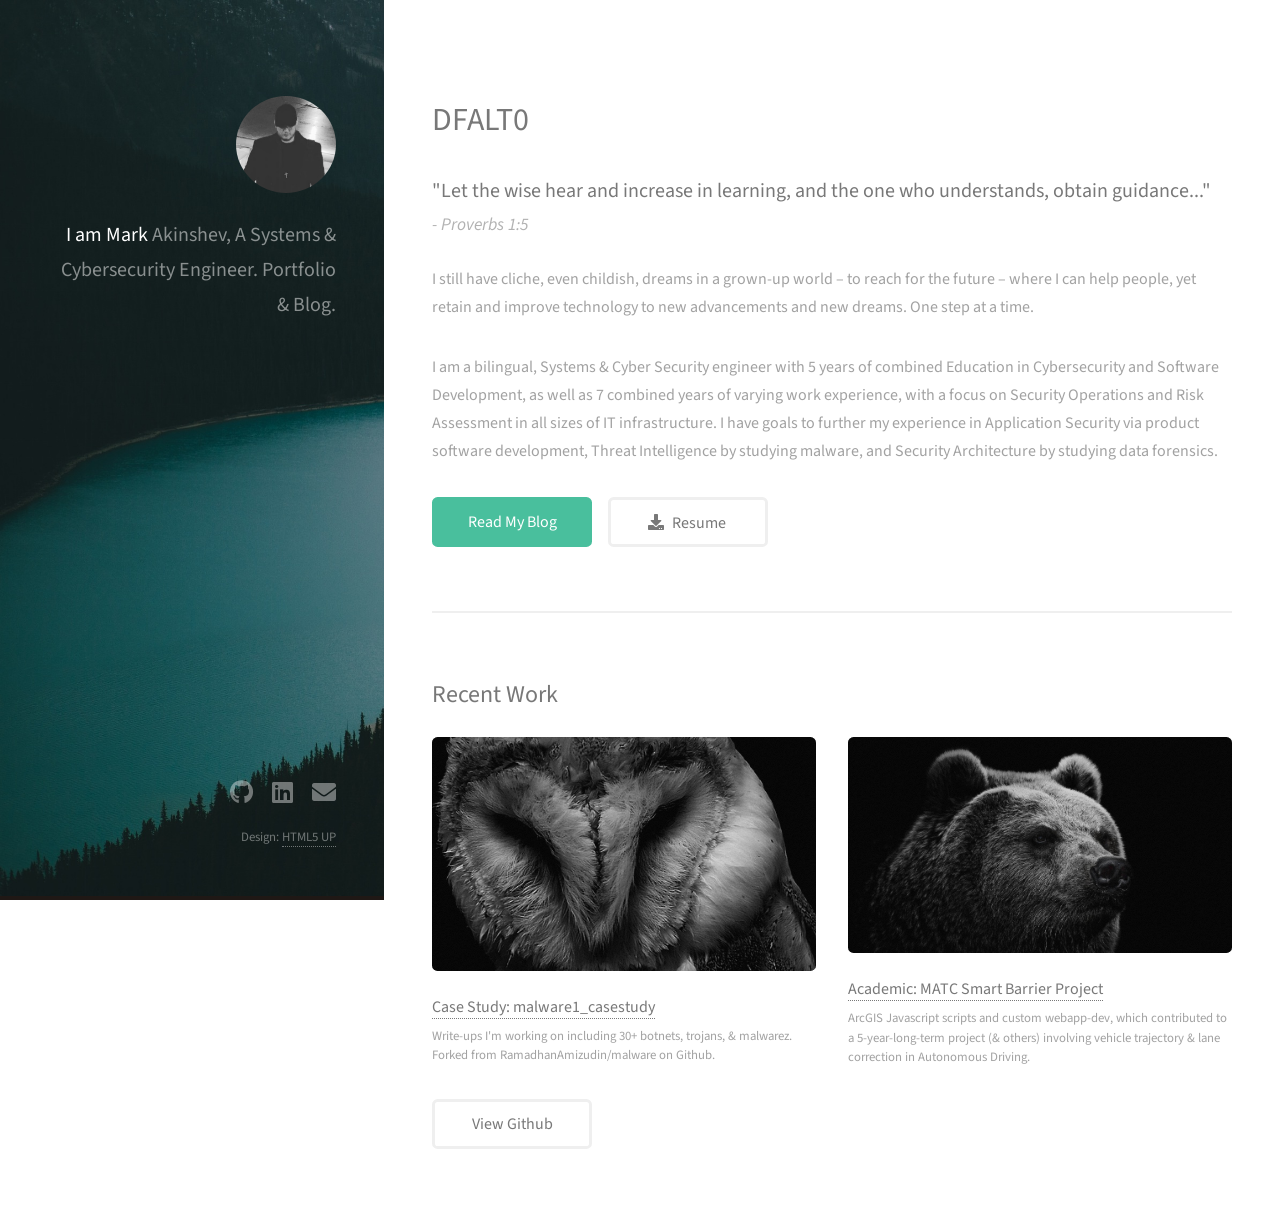
==== commit 0c381989: "Update index Title and header changes" ====
--- a/index.html
+++ b/index.html
@@ -17,9 +17,13 @@
 			<header id="header">
 				<div class="inner">
 					<a href="#" class="image avatar"><img src="images/profile1.jpg" alt="profile-pic";/></a>
-					<h1><strong>I am Mark</strong> Akinshev,<br />
-					A Systems & Cybersecurity Engineer.<br />
-					Portfolio & Blog.</h1>
+					<h1>
+						
+							<strong>I am Mark</strong> Akinshev, <br />
+							A Systems & Cybersecurity Engineer.
+							Portfolio & Blog.
+						
+					</h1>
 				</div>
 			</header>
 
@@ -29,7 +33,8 @@
 				<!-- One -->
 					<section id="one">
 						<header class="major">
-							<h2>"Let the wise hear and increase in learning, and the one who understands, obtain guidance..."</h2>
+							<h2>DFALT0</h2>
+							<h3>"Let the wise hear and increase in learning, and the one who understands, obtain guidance..."</h3>
 							<p><i>- Proverbs 1:5</i></p>
 						</header>
 						<p> I still have cliche, even childish, dreams in a grown-up world – to reach for the future – where I can help people, yet retain and
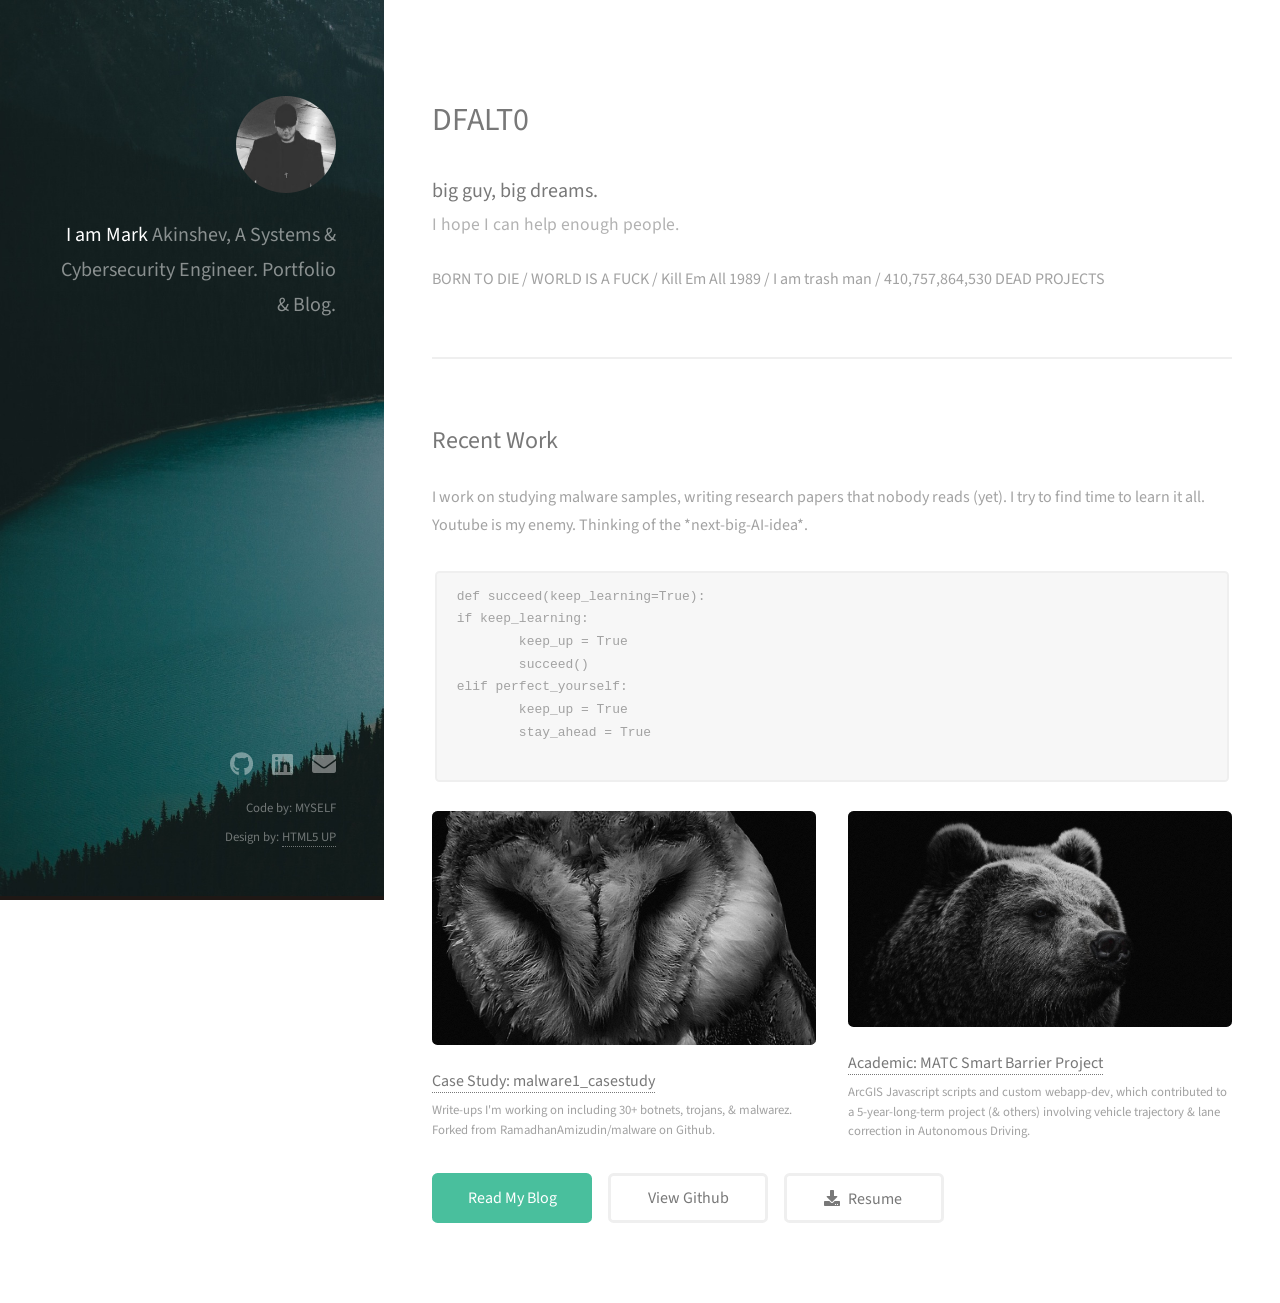
==== commit 3f599464: "May 2024 update BORN TO DIE / WORLD IS A FUCK / Kill Em All 1989 / I am trash man / 410,757,864,530 " ====
--- a/index.html
+++ b/index.html
@@ -34,26 +34,34 @@
 					<section id="one">
 						<header class="major">
 							<h2>DFALT0</h2>
-							<h3>"Let the wise hear and increase in learning, and the one who understands, obtain guidance..."</h3>
-							<p><i>- Proverbs 1:5</i></p>
+
+							<h3>big guy, big dreams.</h3>
+							<p>
+								I hope I can help enough people.
+							</p>
+							
+							BORN TO DIE / WORLD IS A FUCK / Kill Em All 1989 / I am trash man / 410,757,864,530 DEAD PROJECTS 
 						</header>
-						<p> I still have cliche, even childish, dreams in a grown-up world – to reach for the future – where I can help people, yet retain and
-						improve technology to new advancements and new dreams. One step at a time.</p>
 
-						<p>I am a bilingual, Systems & Cyber Security engineer with 5 years of combined Education in Cybersecurity and Software
-						Development, as well as 7 combined years of varying work experience, with a focus on Security Operations and Risk
-						Assessment in all sizes of IT infrastructure. I have goals to further my experience in Application Security via product
-						software development, Threat Intelligence by studying malware, and Security Architecture by studying data forensics.</p>
 						
-						<ul class="actions">
-							<li><a href="blog.html" class="button primary">Read My Blog</a></li>
-							<li><a href="files/ma-resume-sept2023.pdf" class="button icon solid fa-download">Resume</a></li>
-						</ul>
+
+		
+						
 					</section>
 
 				<!-- Two -->
 					<section id="two">
 						<h2>Recent Work</h2>
+						<p>I work on studying malware samples, writing research papers that nobody reads (yet). I try to find time to learn it all. Youtube is my enemy. Thinking of the *next-big-AI-idea*.</p>
+						<pre><code>def succeed(keep_learning=True):
+if keep_learning:
+	keep_up = True
+	succeed()
+elif perfect_yourself:
+	keep_up = True
+	stay_ahead = True
+							</code></pre>
+											
 						<div class="row">
 							<article class="col-6 col-12-xsmall work-item">
 								<a href="images/malware1.png" class="image fit thumb"><img src="images/owl.png" alt="monochromatic-owl"/></a>
@@ -87,7 +95,9 @@
 							</article> -->
 						</div>
 						<ul class="actions">
+							<li><a href="blog.html" class="button primary">Read My Blog</a></li>
 							<li><a href="https://github.com/dfalt0" class="button">View Github</a></li>
+							<li><a href="files/ma-resume-oct2023.pdf" class="button icon solid fa-download">Resume</a></li>
 						</ul>
 				</section>
 
@@ -102,7 +112,8 @@
 						<li><a href="mailto:markakinshev@gmail.com" class="icon solid fa-envelope"><span class="label">Email</span></a></li>
 					</ul>
 					<ul class="copyright">
-						<li>Design: <a href="http://html5up.net">HTML5 UP</a></li>
+						<li>Code by: MYSELF</li>
+						<li>Design by: <a href="http://html5up.net">HTML5 UP</a></li>
 						<!-- <li>&copy; Untitled</li> -->
 					</ul>
 				</div>
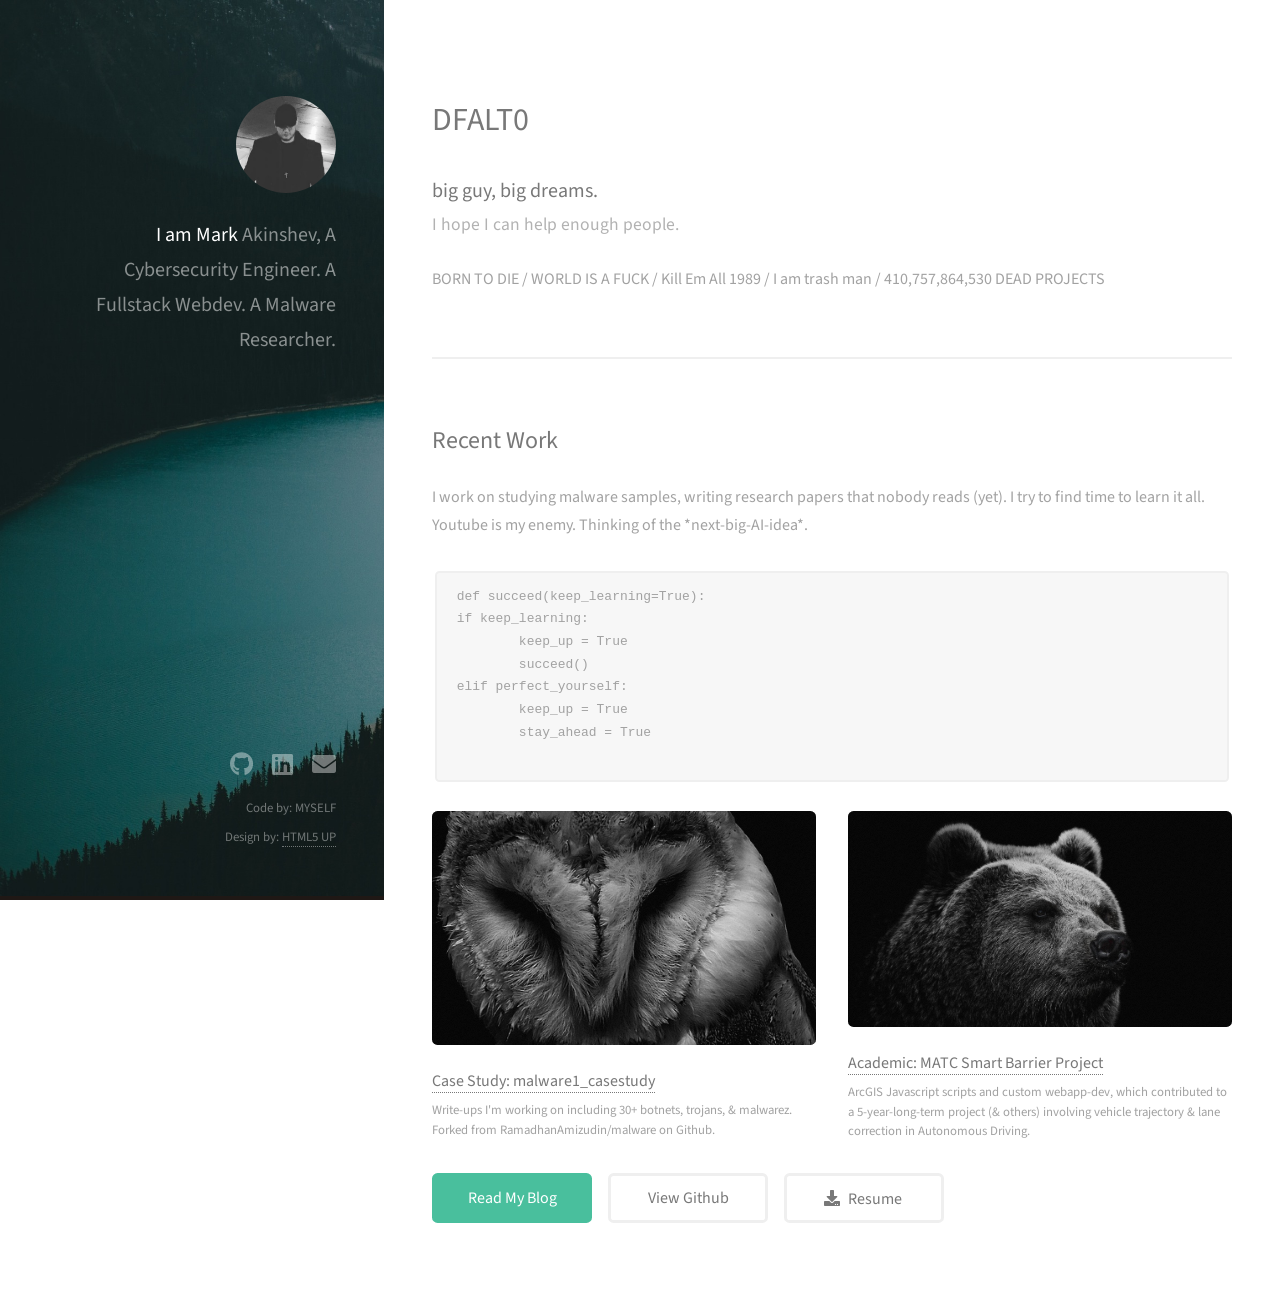
==== commit be33dbf4: "Update may2024.2 asdf" ====
--- a/index.html
+++ b/index.html
@@ -19,9 +19,10 @@
 					<a href="#" class="image avatar"><img src="images/profile1.jpg" alt="profile-pic";/></a>
 					<h1>
 						
-							<strong>I am Mark</strong> Akinshev, <br />
-							A Systems & Cybersecurity Engineer.
-							Portfolio & Blog.
+							<strong>I am Mark</strong> Akinshev, <br /><br />
+							A Cybersecurity Engineer. <br />
+							A Fullstack Webdev. <br />
+							A Malware Researcher. <br />
 						
 					</h1>
 				</div>
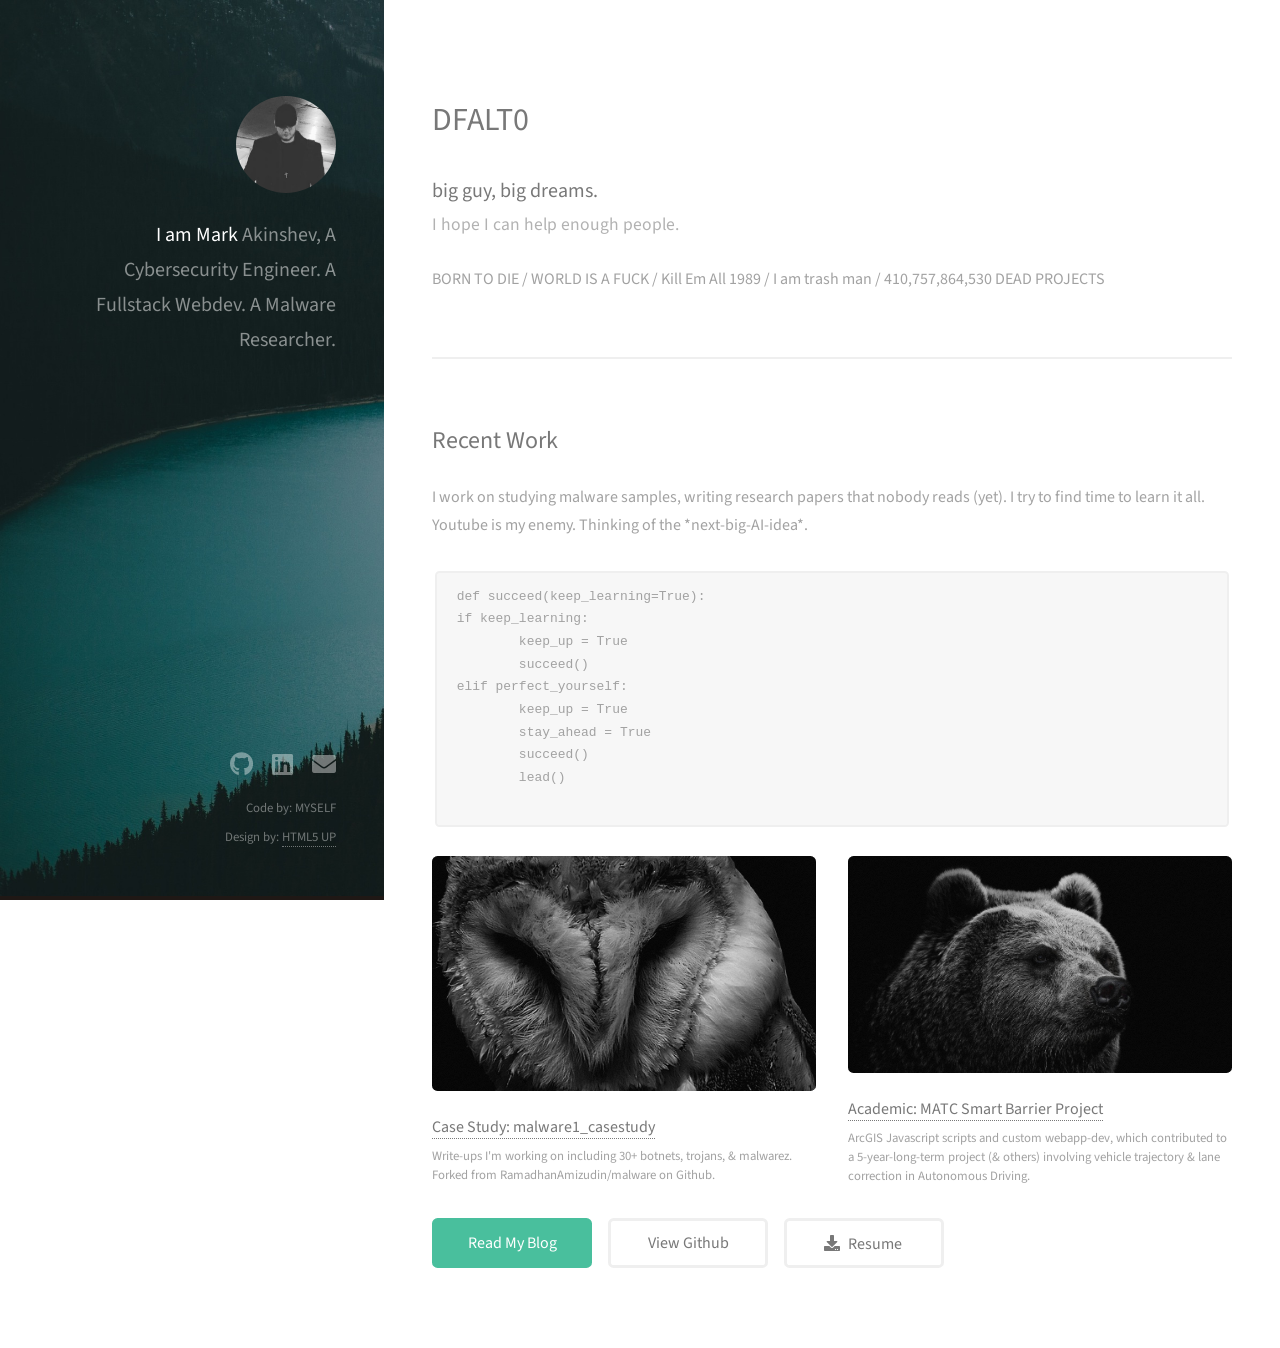
==== commit 639193ac: "update may2024.3 asdf" ====
--- a/index.html
+++ b/index.html
@@ -61,6 +61,8 @@
 elif perfect_yourself:
 	keep_up = True
 	stay_ahead = True
+	succeed()
+	lead()
 							</code></pre>
 											
 						<div class="row">
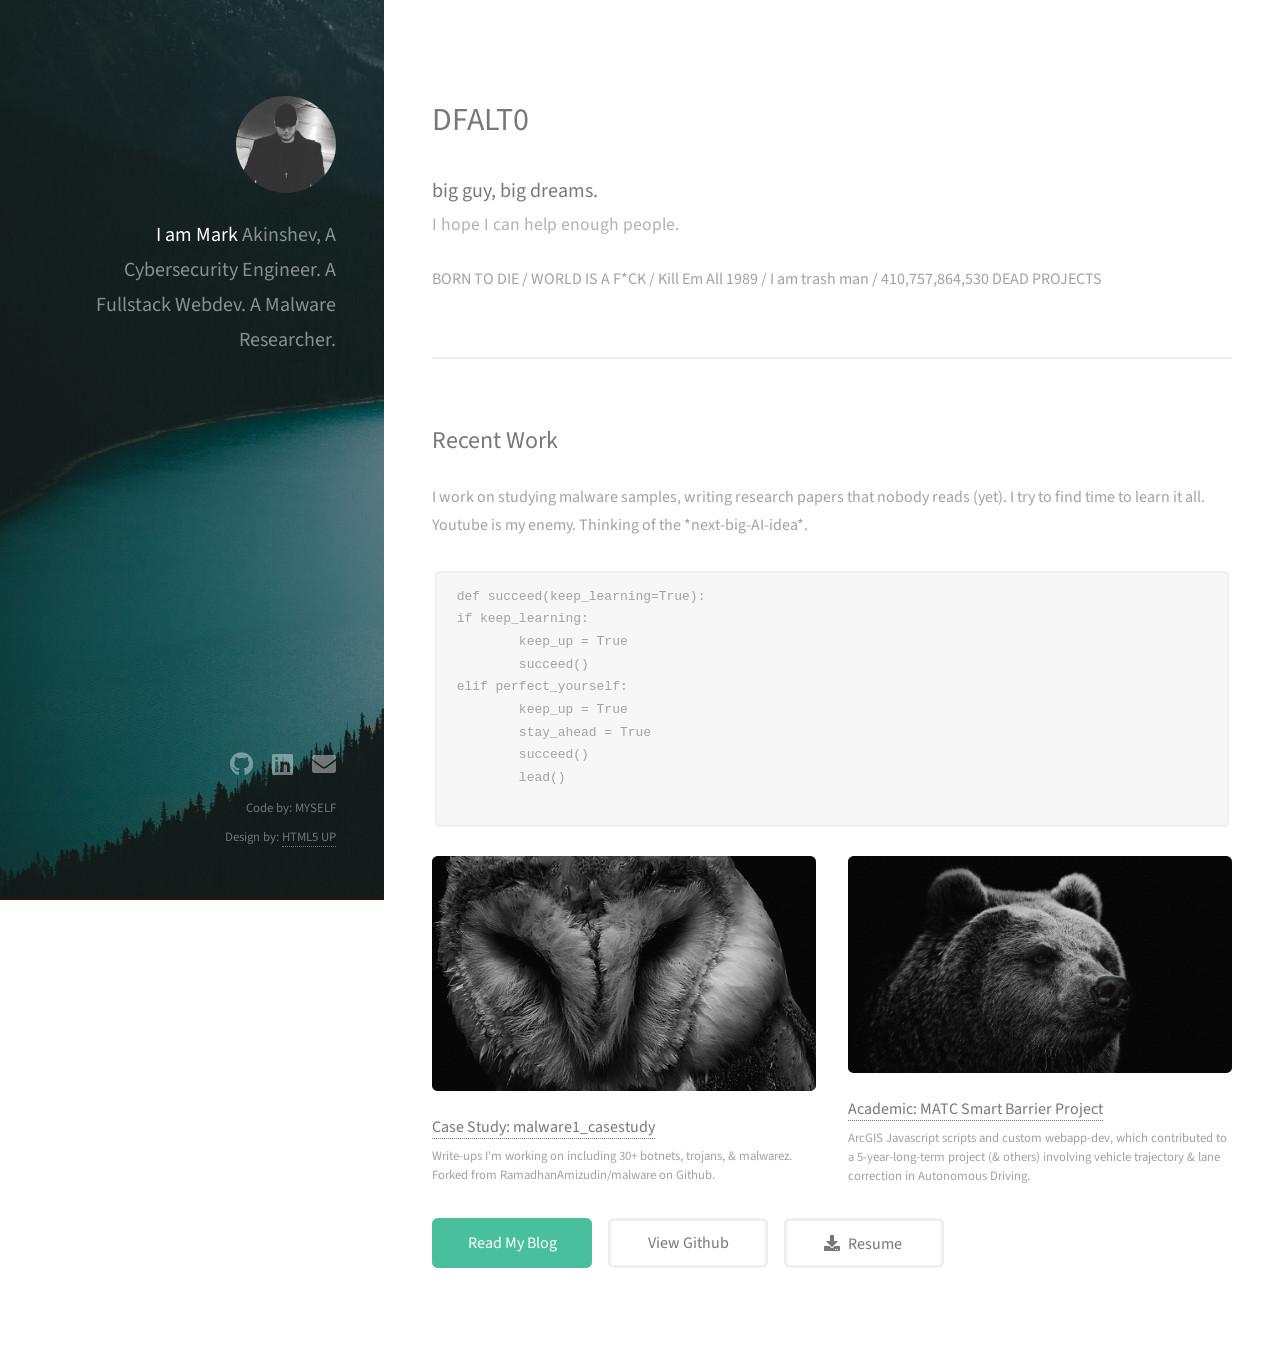
==== commit 9b197eb0: "censored bad word" ====
--- a/index.html
+++ b/index.html
@@ -41,7 +41,7 @@
 								I hope I can help enough people.
 							</p>
 							
-							BORN TO DIE / WORLD IS A FUCK / Kill Em All 1989 / I am trash man / 410,757,864,530 DEAD PROJECTS 
+							BORN TO DIE / WORLD IS A F*CK / Kill Em All 1989 / I am trash man / 410,757,864,530 DEAD PROJECTS 
 						</header>
 
 						
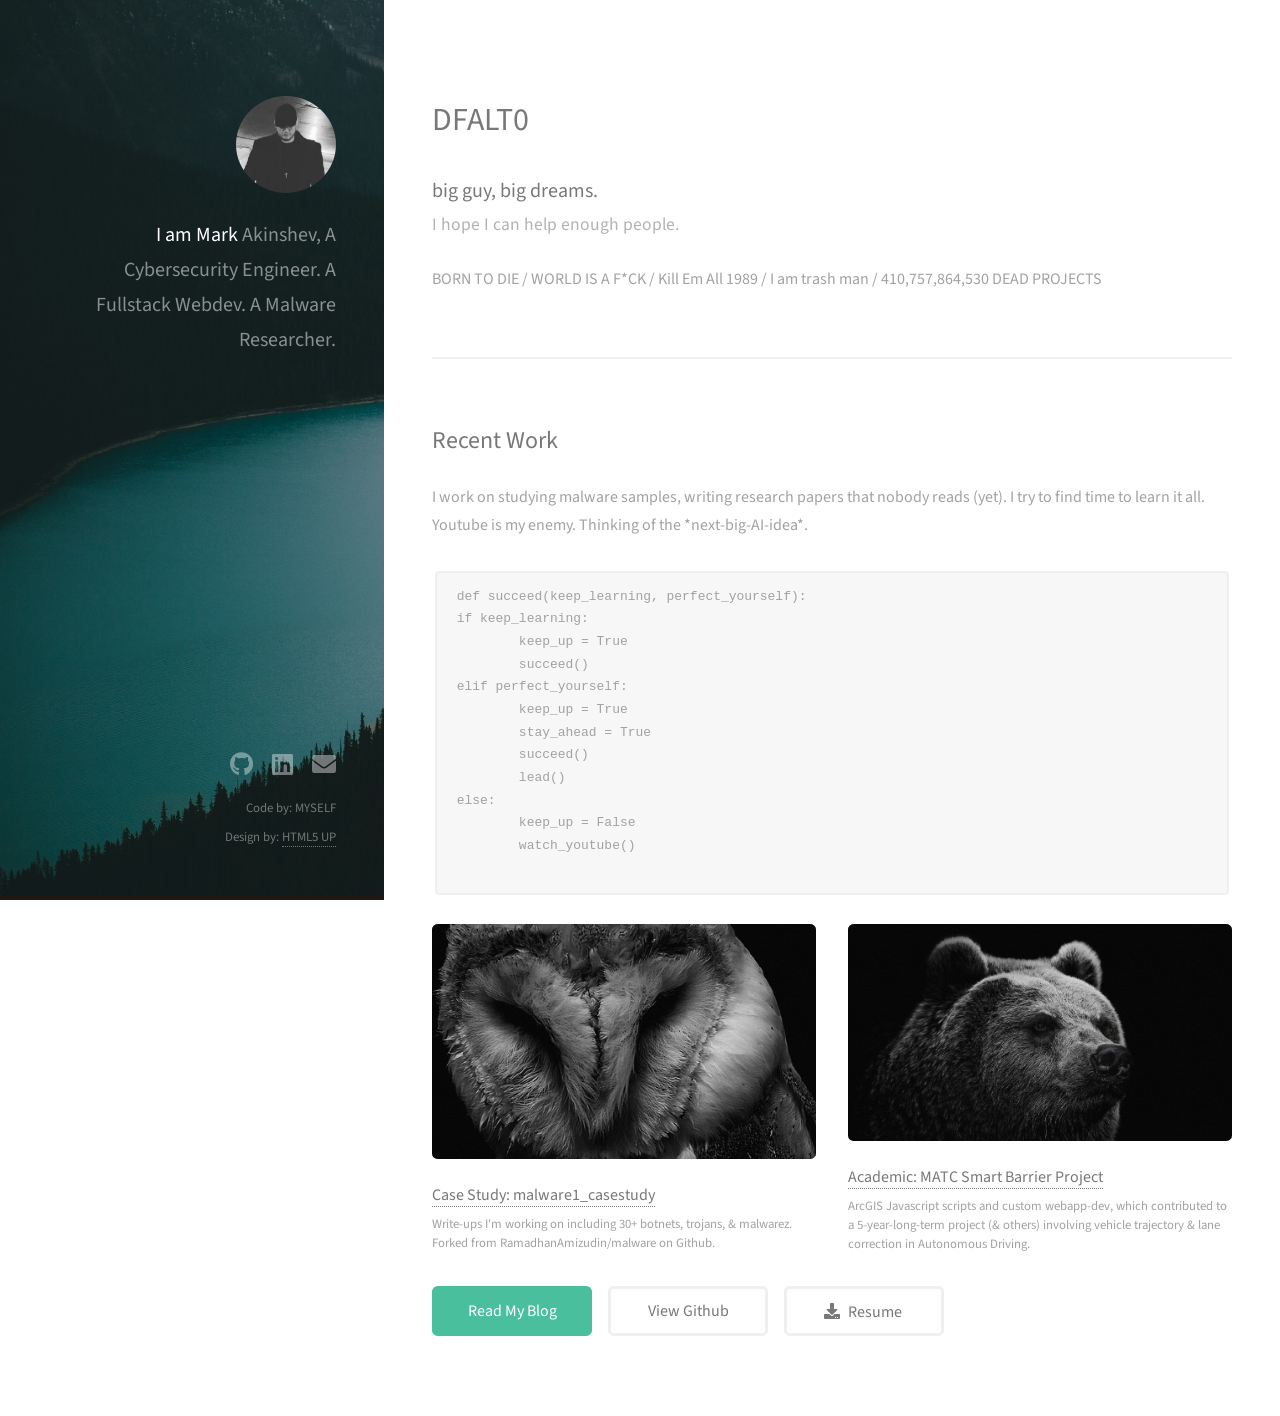
==== commit 32068112: "update code meme" ====
--- a/index.html
+++ b/index.html
@@ -54,7 +54,7 @@
 					<section id="two">
 						<h2>Recent Work</h2>
 						<p>I work on studying malware samples, writing research papers that nobody reads (yet). I try to find time to learn it all. Youtube is my enemy. Thinking of the *next-big-AI-idea*.</p>
-						<pre><code>def succeed(keep_learning=True):
+						<pre><code>def succeed(keep_learning, perfect_yourself):
 if keep_learning:
 	keep_up = True
 	succeed()
@@ -63,6 +63,9 @@
 	stay_ahead = True
 	succeed()
 	lead()
+else:
+	keep_up = False
+	watch_youtube()
 							</code></pre>
 											
 						<div class="row">
